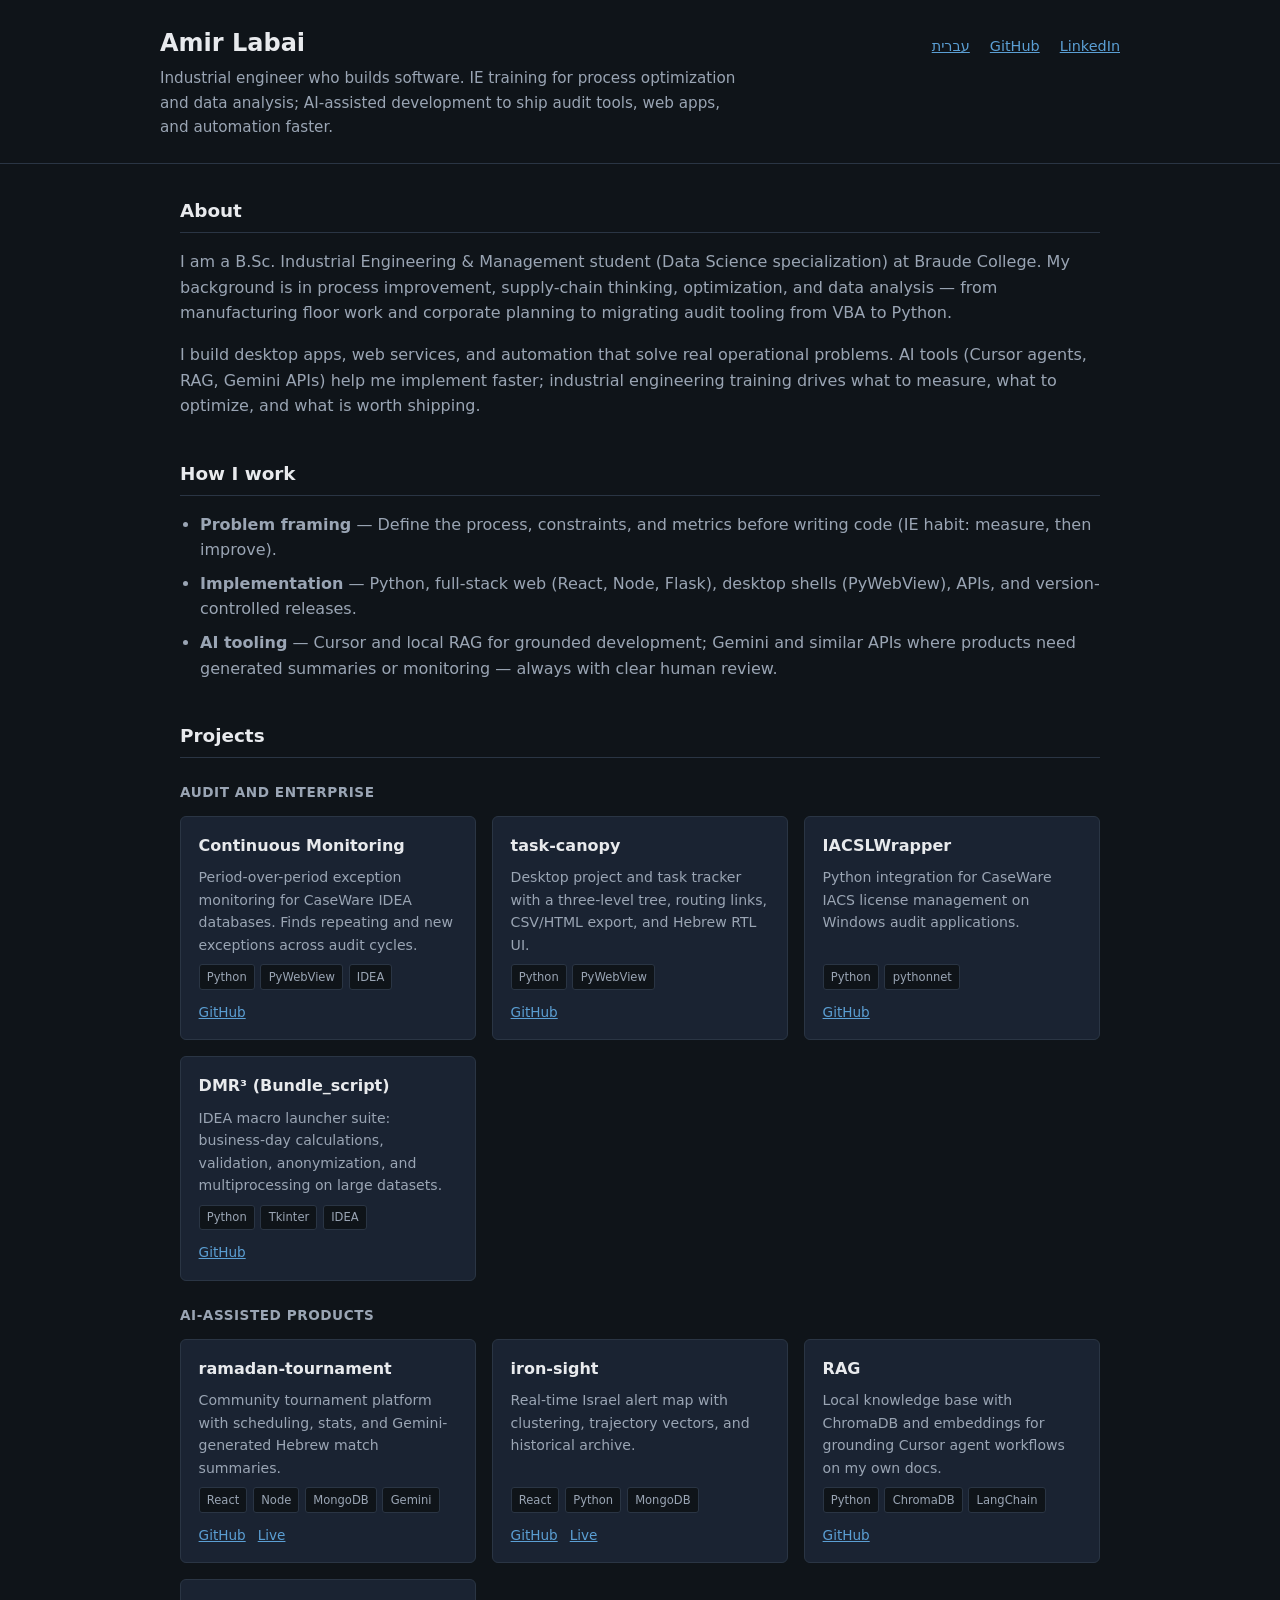
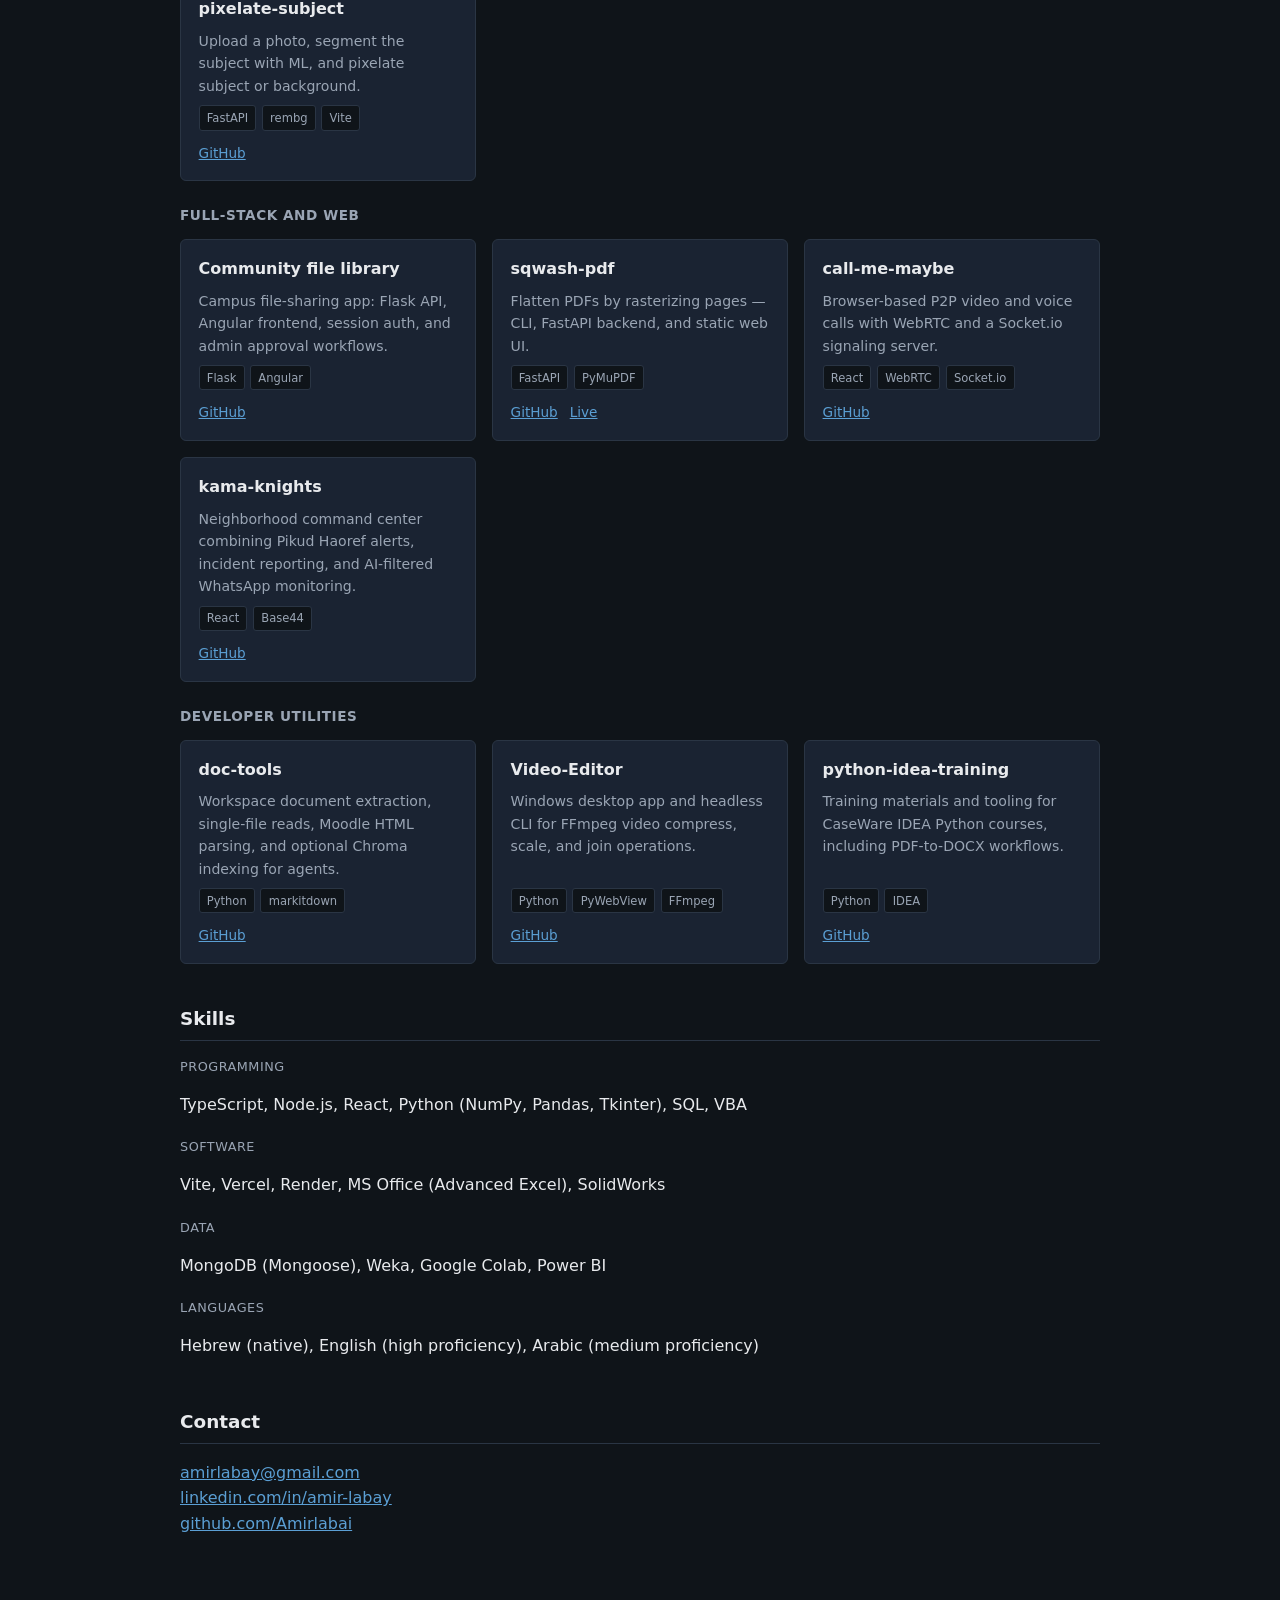
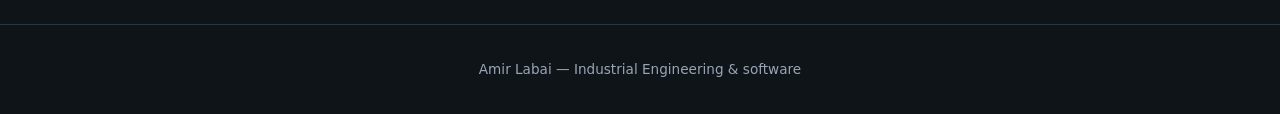
==== index.html @ 329ff580 "init" ====
<!DOCTYPE html>
<html lang="en">
<head>
  <meta charset="utf-8">
  <meta name="viewport" content="width=device-width, initial-scale=1">
  <title>Amir Labai — Portfolio</title>
  <meta name="description" content="Industrial engineer who builds software. Audit tools, web apps, and automation with AI-assisted development.">
  <link rel="stylesheet" href="style.css">
</head>
<body>
  <header>
    <div class="header-inner">
      <div>
        <h1>Amir Labai</h1>
        <p class="tagline">Industrial engineer who builds software. IE training for process optimization and data analysis; AI-assisted development to ship audit tools, web apps, and automation faster.</p>
      </div>
      <nav class="nav-links" aria-label="Site links">
        <a href="he.html" hreflang="he">עברית</a>
        <a href="https://github.com/Amirlabai">GitHub</a>
        <a href="https://linkedin.com/in/amir-labay">LinkedIn</a>
      </nav>
    </div>
  </header>

  <main>
    <section id="about">
      <h2>About</h2>
      <p>I am a B.Sc. Industrial Engineering &amp; Management student (Data Science specialization) at Braude College. My background is in process improvement, supply-chain thinking, optimization, and data analysis — from manufacturing floor work and corporate planning to migrating audit tooling from VBA to Python.</p>
      <p>I build desktop apps, web services, and automation that solve real operational problems. AI tools (Cursor agents, RAG, Gemini APIs) help me implement faster; industrial engineering training drives what to measure, what to optimize, and what is worth shipping.</p>
    </section>

    <section id="how">
      <h2>How I work</h2>
      <ul class="how-list">
        <li><strong>Problem framing</strong> — Define the process, constraints, and metrics before writing code (IE habit: measure, then improve).</li>
        <li><strong>Implementation</strong> — Python, full-stack web (React, Node, Flask), desktop shells (PyWebView), APIs, and version-controlled releases.</li>
        <li><strong>AI tooling</strong> — Cursor and local RAG for grounded development; Gemini and similar APIs where products need generated summaries or monitoring — always with clear human review.</li>
      </ul>
    </section>

    <section id="projects">
      <h2>Projects</h2>

      <h3>Audit and enterprise</h3>
      <div class="cards">
        <article class="card">
          <h4>Continuous Monitoring</h4>
          <p>Period-over-period exception monitoring for CaseWare IDEA databases. Finds repeating and new exceptions across audit cycles.</p>
          <div class="tags"><span class="tag">Python</span><span class="tag">PyWebView</span><span class="tag">IDEA</span></div>
          <div class="card-links"><a href="https://github.com/Amirlabai/Continuous-Monitoring">GitHub</a></div>
        </article>
        <article class="card">
          <h4>task-canopy</h4>
          <p>Desktop project and task tracker with a three-level tree, routing links, CSV/HTML export, and Hebrew RTL UI.</p>
          <div class="tags"><span class="tag">Python</span><span class="tag">PyWebView</span></div>
          <div class="card-links"><a href="https://github.com/Amirlabai/task-canopy">GitHub</a></div>
        </article>
        <article class="card">
          <h4>IACSLWrapper</h4>
          <p>Python integration for CaseWare IACS license management on Windows audit applications.</p>
          <div class="tags"><span class="tag">Python</span><span class="tag">pythonnet</span></div>
          <div class="card-links"><a href="https://github.com/Amirlabai/IACSLWrapper">GitHub</a></div>
        </article>
        <article class="card">
          <h4>DMR³ (Bundle_script)</h4>
          <p>IDEA macro launcher suite: business-day calculations, validation, anonymization, and multiprocessing on large datasets.</p>
          <div class="tags"><span class="tag">Python</span><span class="tag">Tkinter</span><span class="tag">IDEA</span></div>
          <div class="card-links"><a href="https://github.com/Amirlabai/Bundle_script">GitHub</a></div>
        </article>
      </div>

      <h3>AI-assisted products</h3>
      <div class="cards">
        <article class="card">
          <h4>ramadan-tournament</h4>
          <p>Community tournament platform with scheduling, stats, and Gemini-generated Hebrew match summaries.</p>
          <div class="tags"><span class="tag">React</span><span class="tag">Node</span><span class="tag">MongoDB</span><span class="tag">Gemini</span></div>
          <div class="card-links">
            <a href="https://github.com/Amirlabai/ramadan-tournament">GitHub</a>
            <a href="https://ramadan-tournament-client.vercel.app">Live</a>
          </div>
        </article>
        <article class="card">
          <h4>iron-sight</h4>
          <p>Real-time Israel alert map with clustering, trajectory vectors, and historical archive.</p>
          <div class="tags"><span class="tag">React</span><span class="tag">Python</span><span class="tag">MongoDB</span></div>
          <div class="card-links">
            <a href="https://github.com/Amirlabai/iron-sight">GitHub</a>
            <a href="https://iron-sight-drab.vercel.app/">Live</a>
          </div>
        </article>
        <article class="card">
          <h4>RAG</h4>
          <p>Local knowledge base with ChromaDB and embeddings for grounding Cursor agent workflows on my own docs.</p>
          <div class="tags"><span class="tag">Python</span><span class="tag">ChromaDB</span><span class="tag">LangChain</span></div>
          <div class="card-links"><a href="https://github.com/Amirlabai/RAG">GitHub</a></div>
        </article>
        <article class="card">
          <h4>pixelate-subject</h4>
          <p>Upload a photo, segment the subject with ML, and pixelate subject or background.</p>
          <div class="tags"><span class="tag">FastAPI</span><span class="tag">rembg</span><span class="tag">Vite</span></div>
          <div class="card-links"><a href="https://github.com/Amirlabai/pixelate-subject">GitHub</a></div>
        </article>
      </div>

      <h3>Full-stack and web</h3>
      <div class="cards">
        <article class="card">
          <h4>Community file library</h4>
          <p>Campus file-sharing app: Flask API, Angular frontend, session auth, and admin approval workflows.</p>
          <div class="tags"><span class="tag">Flask</span><span class="tag">Angular</span></div>
          <div class="card-links"><a href="https://github.com/Amirlabai/Librery_Server">GitHub</a></div>
        </article>
        <article class="card">
          <h4>sqwash-pdf</h4>
          <p>Flatten PDFs by rasterizing pages — CLI, FastAPI backend, and static web UI.</p>
          <div class="tags"><span class="tag">FastAPI</span><span class="tag">PyMuPDF</span></div>
          <div class="card-links">
            <a href="https://github.com/Amirlabai/sqwash-pdf">GitHub</a>
            <a href="https://sqwash-pdf.vercel.app">Live</a>
          </div>
        </article>
        <article class="card">
          <h4>call-me-maybe</h4>
          <p>Browser-based P2P video and voice calls with WebRTC and a Socket.io signaling server.</p>
          <div class="tags"><span class="tag">React</span><span class="tag">WebRTC</span><span class="tag">Socket.io</span></div>
          <div class="card-links"><a href="https://github.com/Amirlabai/call-me-maybe">GitHub</a></div>
        </article>
        <article class="card">
          <h4>kama-knights</h4>
          <p>Neighborhood command center combining Pikud Haoref alerts, incident reporting, and AI-filtered WhatsApp monitoring.</p>
          <div class="tags"><span class="tag">React</span><span class="tag">Base44</span></div>
          <div class="card-links"><a href="https://github.com/Amirlabai/kama-knights">GitHub</a></div>
        </article>
      </div>

      <h3>Developer utilities</h3>
      <div class="cards">
        <article class="card">
          <h4>doc-tools</h4>
          <p>Workspace document extraction, single-file reads, Moodle HTML parsing, and optional Chroma indexing for agents.</p>
          <div class="tags"><span class="tag">Python</span><span class="tag">markitdown</span></div>
          <div class="card-links"><a href="https://github.com/Amirlabai/doc-tools">GitHub</a></div>
        </article>
        <article class="card">
          <h4>Video-Editor</h4>
          <p>Windows desktop app and headless CLI for FFmpeg video compress, scale, and join operations.</p>
          <div class="tags"><span class="tag">Python</span><span class="tag">PyWebView</span><span class="tag">FFmpeg</span></div>
          <div class="card-links"><a href="https://github.com/Amirlabai/Video-Editor">GitHub</a></div>
        </article>
        <article class="card">
          <h4>python-idea-training</h4>
          <p>Training materials and tooling for CaseWare IDEA Python courses, including PDF-to-DOCX workflows.</p>
          <div class="tags"><span class="tag">Python</span><span class="tag">IDEA</span></div>
          <div class="card-links"><a href="https://github.com/Amirlabai/python-idea-training">GitHub</a></div>
        </article>
      </div>
    </section>

    <section id="skills">
      <h2>Skills</h2>
      <dl class="skills-grid">
        <dt>Programming</dt>
        <dd>TypeScript, Node.js, React, Python (NumPy, Pandas, Tkinter), SQL, VBA</dd>
        <dt>Software</dt>
        <dd>Vite, Vercel, Render, MS Office (Advanced Excel), SolidWorks</dd>
        <dt>Data</dt>
        <dd>MongoDB (Mongoose), Weka, Google Colab, Power BI</dd>
        <dt>Languages</dt>
        <dd>Hebrew (native), English (high proficiency), Arabic (medium proficiency)</dd>
      </dl>
    </section>

    <section id="contact">
      <h2>Contact</h2>
      <p>
        <a href="mailto:amirlabay@gmail.com">amirlabay@gmail.com</a><br>
        <a href="https://linkedin.com/in/amir-labay">linkedin.com/in/amir-labay</a><br>
        <a href="https://github.com/Amirlabai">github.com/Amirlabai</a>
      </p>
    </section>
  </main>

  <footer>
    <p>Amir Labai — Industrial Engineering &amp; software</p>
  </footer>
</body>
</html>
---- style.css ----
:root {
  --bg: #0f1419;
  --surface: #1a2332;
  --text: #e8eaed;
  --muted: #9aa5b4;
  --accent: #5b9fd4;
  --border: #2a3544;
  --max: 960px;
}

*,
*::before,
*::after {
  box-sizing: border-box;
}

body {
  margin: 0;
  font-family: system-ui, -apple-system, "Segoe UI", Roboto, sans-serif;
  background: var(--bg);
  color: var(--text);
  line-height: 1.6;
}

a {
  color: var(--accent);
}

a:hover {
  text-decoration: none;
}

header {
  border-bottom: 1px solid var(--border);
  padding: 1.5rem 1.25rem;
}

.header-inner {
  max-width: var(--max);
  margin: 0 auto;
  display: flex;
  flex-wrap: wrap;
  align-items: baseline;
  justify-content: space-between;
  gap: 0.75rem 1.5rem;
}

header h1 {
  margin: 0;
  font-size: 1.5rem;
  font-weight: 600;
}

.tagline {
  margin: 0.25rem 0 0;
  color: var(--muted);
  font-size: 0.95rem;
  max-width: 36rem;
}

.nav-links {
  display: flex;
  flex-wrap: wrap;
  gap: 0.75rem 1.25rem;
  font-size: 0.9rem;
}

main {
  max-width: var(--max);
  margin: 0 auto;
  padding: 2rem 1.25rem 3rem;
}

section {
  margin-bottom: 2.5rem;
}

section h2 {
  margin: 0 0 1rem;
  font-size: 1.15rem;
  font-weight: 600;
  color: var(--text);
  border-bottom: 1px solid var(--border);
  padding-bottom: 0.4rem;
}

section h3 {
  margin: 1.5rem 0 0.75rem;
  font-size: 0.85rem;
  font-weight: 600;
  text-transform: uppercase;
  letter-spacing: 0.04em;
  color: var(--muted);
}

section p,
section li {
  color: var(--muted);
}

section ul {
  margin: 0;
  padding-left: 1.25rem;
}

.how-list li {
  margin-bottom: 0.5rem;
}

.skills-grid {
  display: grid;
  gap: 0.75rem;
}

.skills-grid dt {
  font-size: 0.8rem;
  text-transform: uppercase;
  letter-spacing: 0.04em;
  color: var(--muted);
  margin-bottom: 0.15rem;
}

.skills-grid dd {
  margin: 0 0 0.5rem;
  color: var(--text);
}

.cards {
  display: grid;
  grid-template-columns: 1fr;
  gap: 1rem;
}

@media (min-width: 540px) {
  .cards {
    grid-template-columns: repeat(2, 1fr);
  }
}

@media (min-width: 800px) {
  .cards {
    grid-template-columns: repeat(3, 1fr);
  }
}

.card {
  background: var(--surface);
  border: 1px solid var(--border);
  border-radius: 6px;
  padding: 1rem 1.1rem;
  display: flex;
  flex-direction: column;
  gap: 0.5rem;
}

.card h4 {
  margin: 0;
  font-size: 1rem;
  font-weight: 600;
}

.card p {
  margin: 0;
  font-size: 0.88rem;
  flex: 1;
}

.tags {
  display: flex;
  flex-wrap: wrap;
  gap: 0.35rem;
}

.tag {
  font-size: 0.72rem;
  padding: 0.15rem 0.45rem;
  border-radius: 3px;
  background: var(--bg);
  border: 1px solid var(--border);
  color: var(--muted);
}

.card-links {
  display: flex;
  flex-wrap: wrap;
  gap: 0.75rem;
  font-size: 0.85rem;
  margin-top: 0.25rem;
}

footer {
  border-top: 1px solid var(--border);
  padding: 1.25rem;
  text-align: center;
  font-size: 0.85rem;
  color: var(--muted);
}

html[dir="rtl"] .how-list,
html[dir="rtl"] section ul {
  padding-right: 1.25rem;
  padding-left: 0;
}

html[dir="rtl"] .header-inner {
  flex-direction: row-reverse;
}

html[dir="rtl"] .nav-links {
  flex-direction: row-reverse;
}
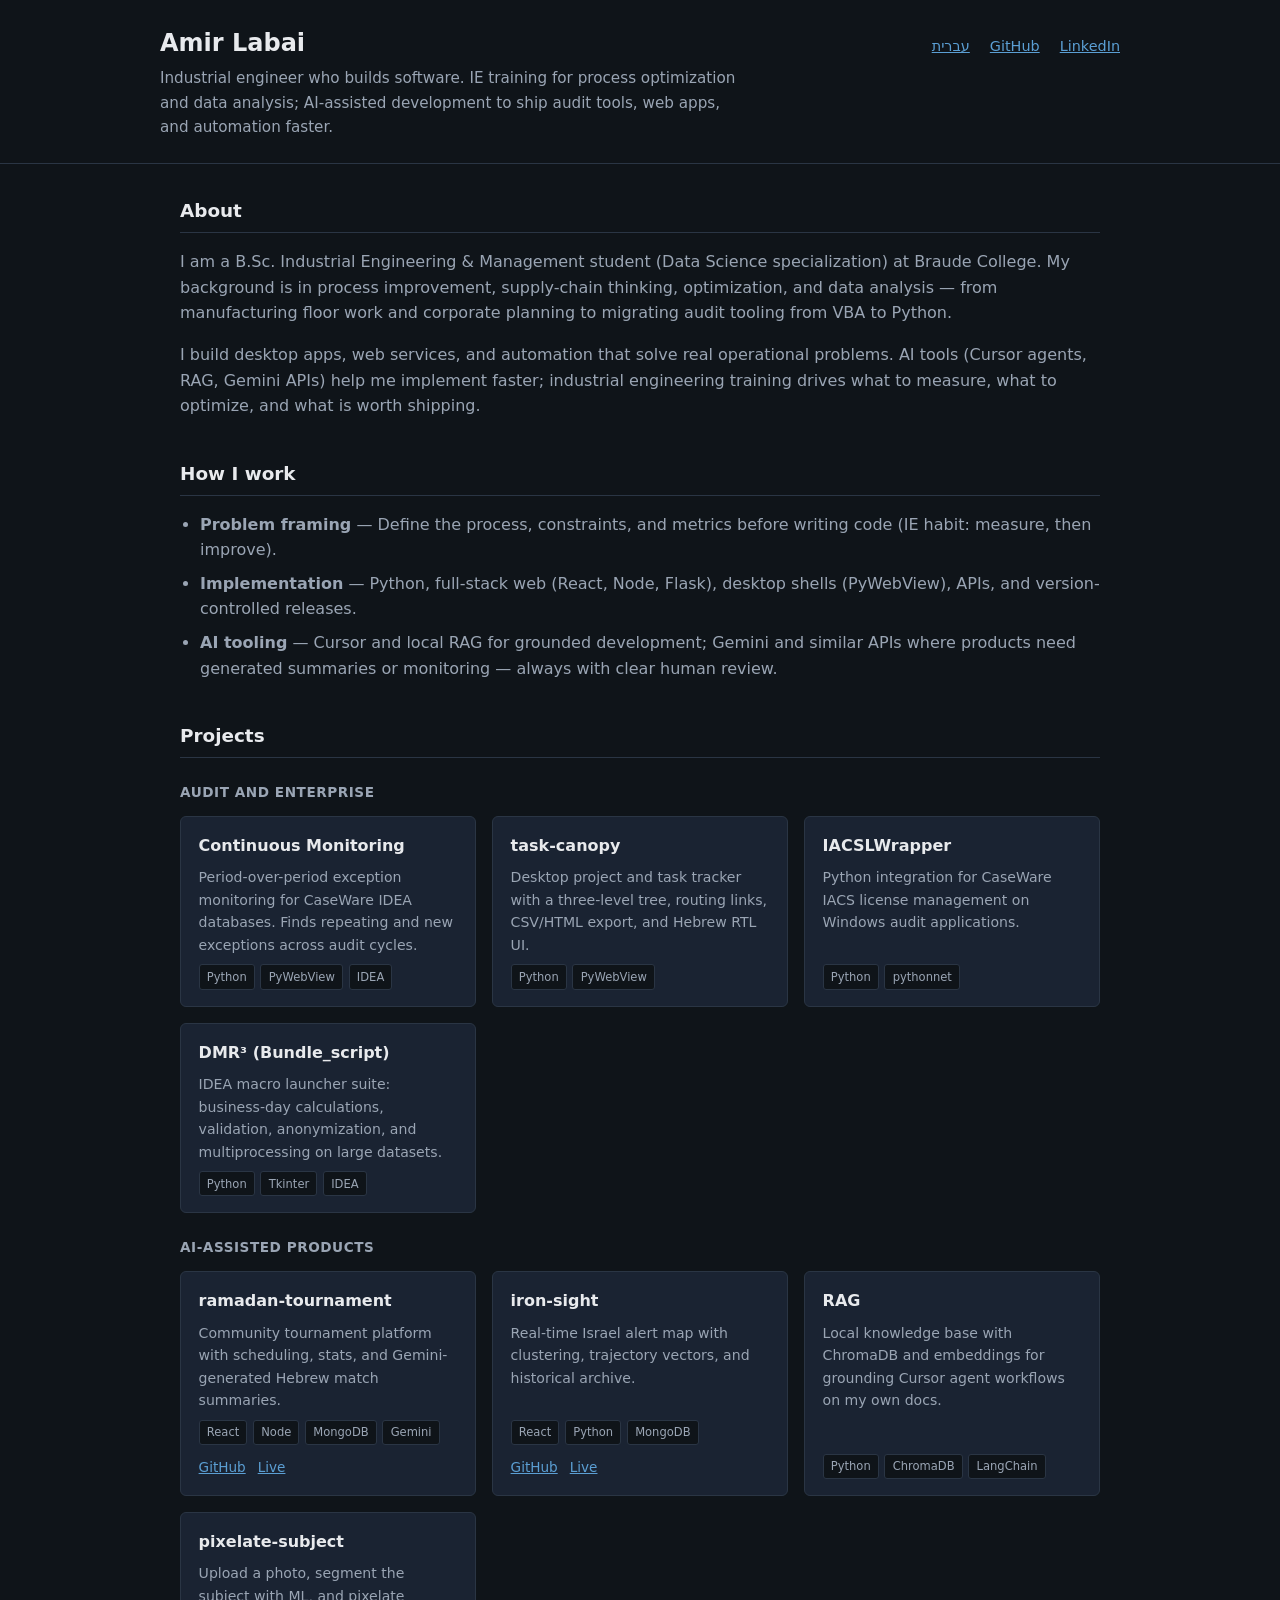
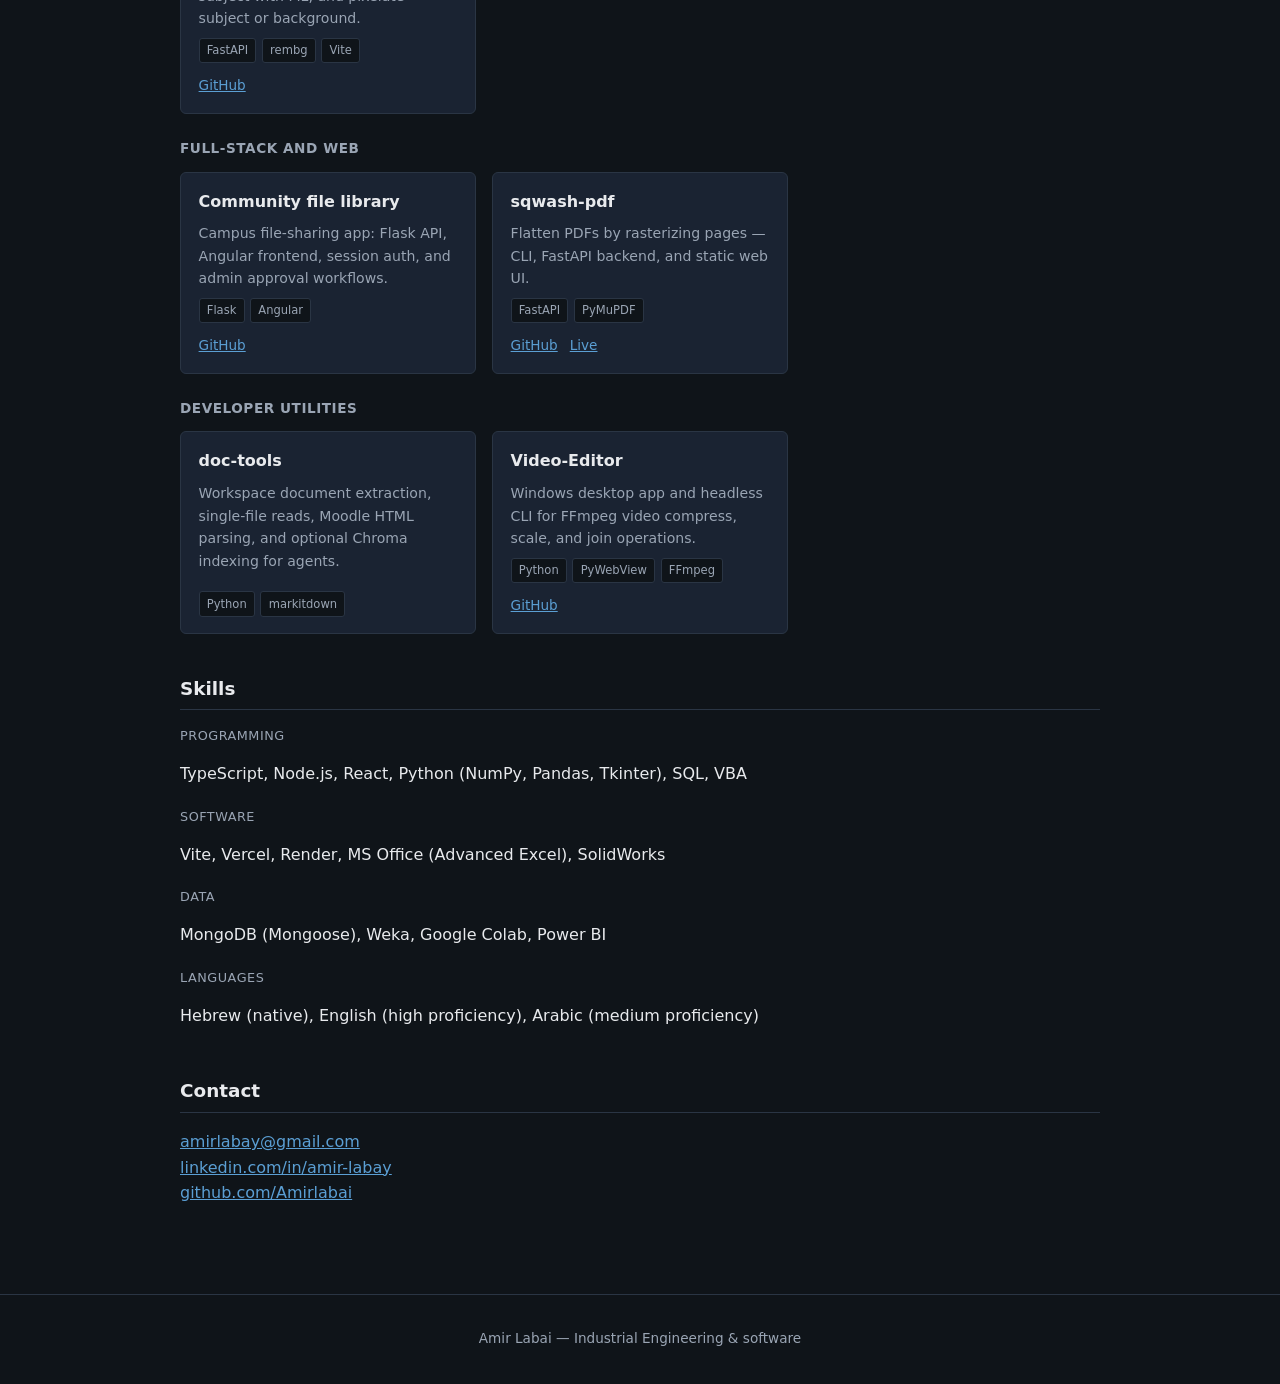
==== commit 9cf49bdb: "fix(portfolio): trim projects, hide private links Private repos 404 for visitors; dead links hurt cr" ====
--- a/index.html
+++ b/index.html
@@ -47,25 +47,21 @@
           <h4>Continuous Monitoring</h4>
           <p>Period-over-period exception monitoring for CaseWare IDEA databases. Finds repeating and new exceptions across audit cycles.</p>
           <div class="tags"><span class="tag">Python</span><span class="tag">PyWebView</span><span class="tag">IDEA</span></div>
-          <div class="card-links"><a href="https://github.com/Amirlabai/Continuous-Monitoring">GitHub</a></div>
         </article>
         <article class="card">
           <h4>task-canopy</h4>
           <p>Desktop project and task tracker with a three-level tree, routing links, CSV/HTML export, and Hebrew RTL UI.</p>
           <div class="tags"><span class="tag">Python</span><span class="tag">PyWebView</span></div>
-          <div class="card-links"><a href="https://github.com/Amirlabai/task-canopy">GitHub</a></div>
         </article>
         <article class="card">
           <h4>IACSLWrapper</h4>
           <p>Python integration for CaseWare IACS license management on Windows audit applications.</p>
           <div class="tags"><span class="tag">Python</span><span class="tag">pythonnet</span></div>
-          <div class="card-links"><a href="https://github.com/Amirlabai/IACSLWrapper">GitHub</a></div>
         </article>
         <article class="card">
           <h4>DMR³ (Bundle_script)</h4>
           <p>IDEA macro launcher suite: business-day calculations, validation, anonymization, and multiprocessing on large datasets.</p>
           <div class="tags"><span class="tag">Python</span><span class="tag">Tkinter</span><span class="tag">IDEA</span></div>
-          <div class="card-links"><a href="https://github.com/Amirlabai/Bundle_script">GitHub</a></div>
         </article>
       </div>
 
@@ -93,7 +89,6 @@
           <h4>RAG</h4>
           <p>Local knowledge base with ChromaDB and embeddings for grounding Cursor agent workflows on my own docs.</p>
           <div class="tags"><span class="tag">Python</span><span class="tag">ChromaDB</span><span class="tag">LangChain</span></div>
-          <div class="card-links"><a href="https://github.com/Amirlabai/RAG">GitHub</a></div>
         </article>
         <article class="card">
           <h4>pixelate-subject</h4>
@@ -120,18 +115,6 @@
             <a href="https://sqwash-pdf.vercel.app">Live</a>
           </div>
         </article>
-        <article class="card">
-          <h4>call-me-maybe</h4>
-          <p>Browser-based P2P video and voice calls with WebRTC and a Socket.io signaling server.</p>
-          <div class="tags"><span class="tag">React</span><span class="tag">WebRTC</span><span class="tag">Socket.io</span></div>
-          <div class="card-links"><a href="https://github.com/Amirlabai/call-me-maybe">GitHub</a></div>
-        </article>
-        <article class="card">
-          <h4>kama-knights</h4>
-          <p>Neighborhood command center combining Pikud Haoref alerts, incident reporting, and AI-filtered WhatsApp monitoring.</p>
-          <div class="tags"><span class="tag">React</span><span class="tag">Base44</span></div>
-          <div class="card-links"><a href="https://github.com/Amirlabai/kama-knights">GitHub</a></div>
-        </article>
       </div>
 
       <h3>Developer utilities</h3>
@@ -140,19 +123,12 @@
           <h4>doc-tools</h4>
           <p>Workspace document extraction, single-file reads, Moodle HTML parsing, and optional Chroma indexing for agents.</p>
           <div class="tags"><span class="tag">Python</span><span class="tag">markitdown</span></div>
-          <div class="card-links"><a href="https://github.com/Amirlabai/doc-tools">GitHub</a></div>
         </article>
         <article class="card">
           <h4>Video-Editor</h4>
           <p>Windows desktop app and headless CLI for FFmpeg video compress, scale, and join operations.</p>
           <div class="tags"><span class="tag">Python</span><span class="tag">PyWebView</span><span class="tag">FFmpeg</span></div>
           <div class="card-links"><a href="https://github.com/Amirlabai/Video-Editor">GitHub</a></div>
-        </article>
-        <article class="card">
-          <h4>python-idea-training</h4>
-          <p>Training materials and tooling for CaseWare IDEA Python courses, including PDF-to-DOCX workflows.</p>
-          <div class="tags"><span class="tag">Python</span><span class="tag">IDEA</span></div>
-          <div class="card-links"><a href="https://github.com/Amirlabai/python-idea-training">GitHub</a></div>
         </article>
       </div>
     </section>
--- a/style.css
+++ b/style.css
@@ -202,10 +202,6 @@
   padding-left: 0;
 }
 
-html[dir="rtl"] .header-inner {
-  flex-direction: row-reverse;
-}
-
-html[dir="rtl"] .nav-links {
-  flex-direction: row-reverse;
-}
+html[dir="rtl"] .header-inner > div {
+  text-align: right;
+}
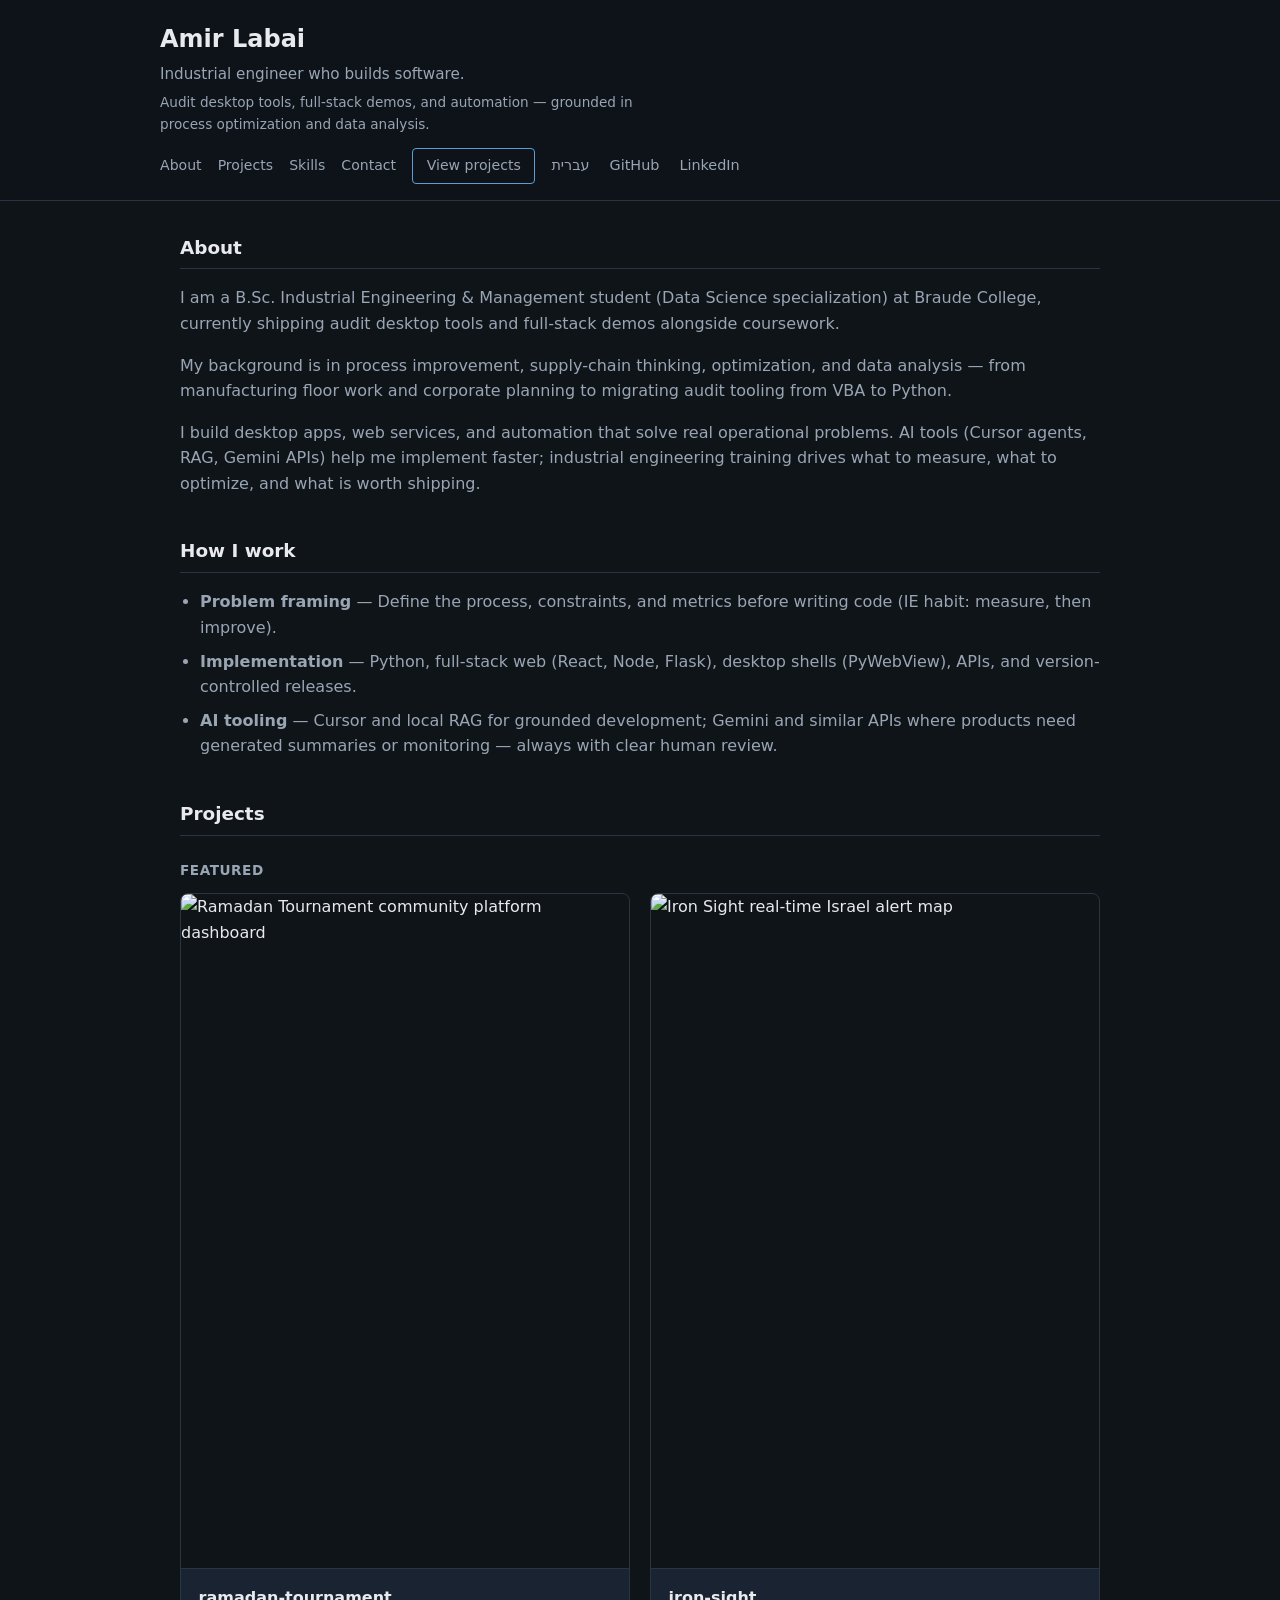
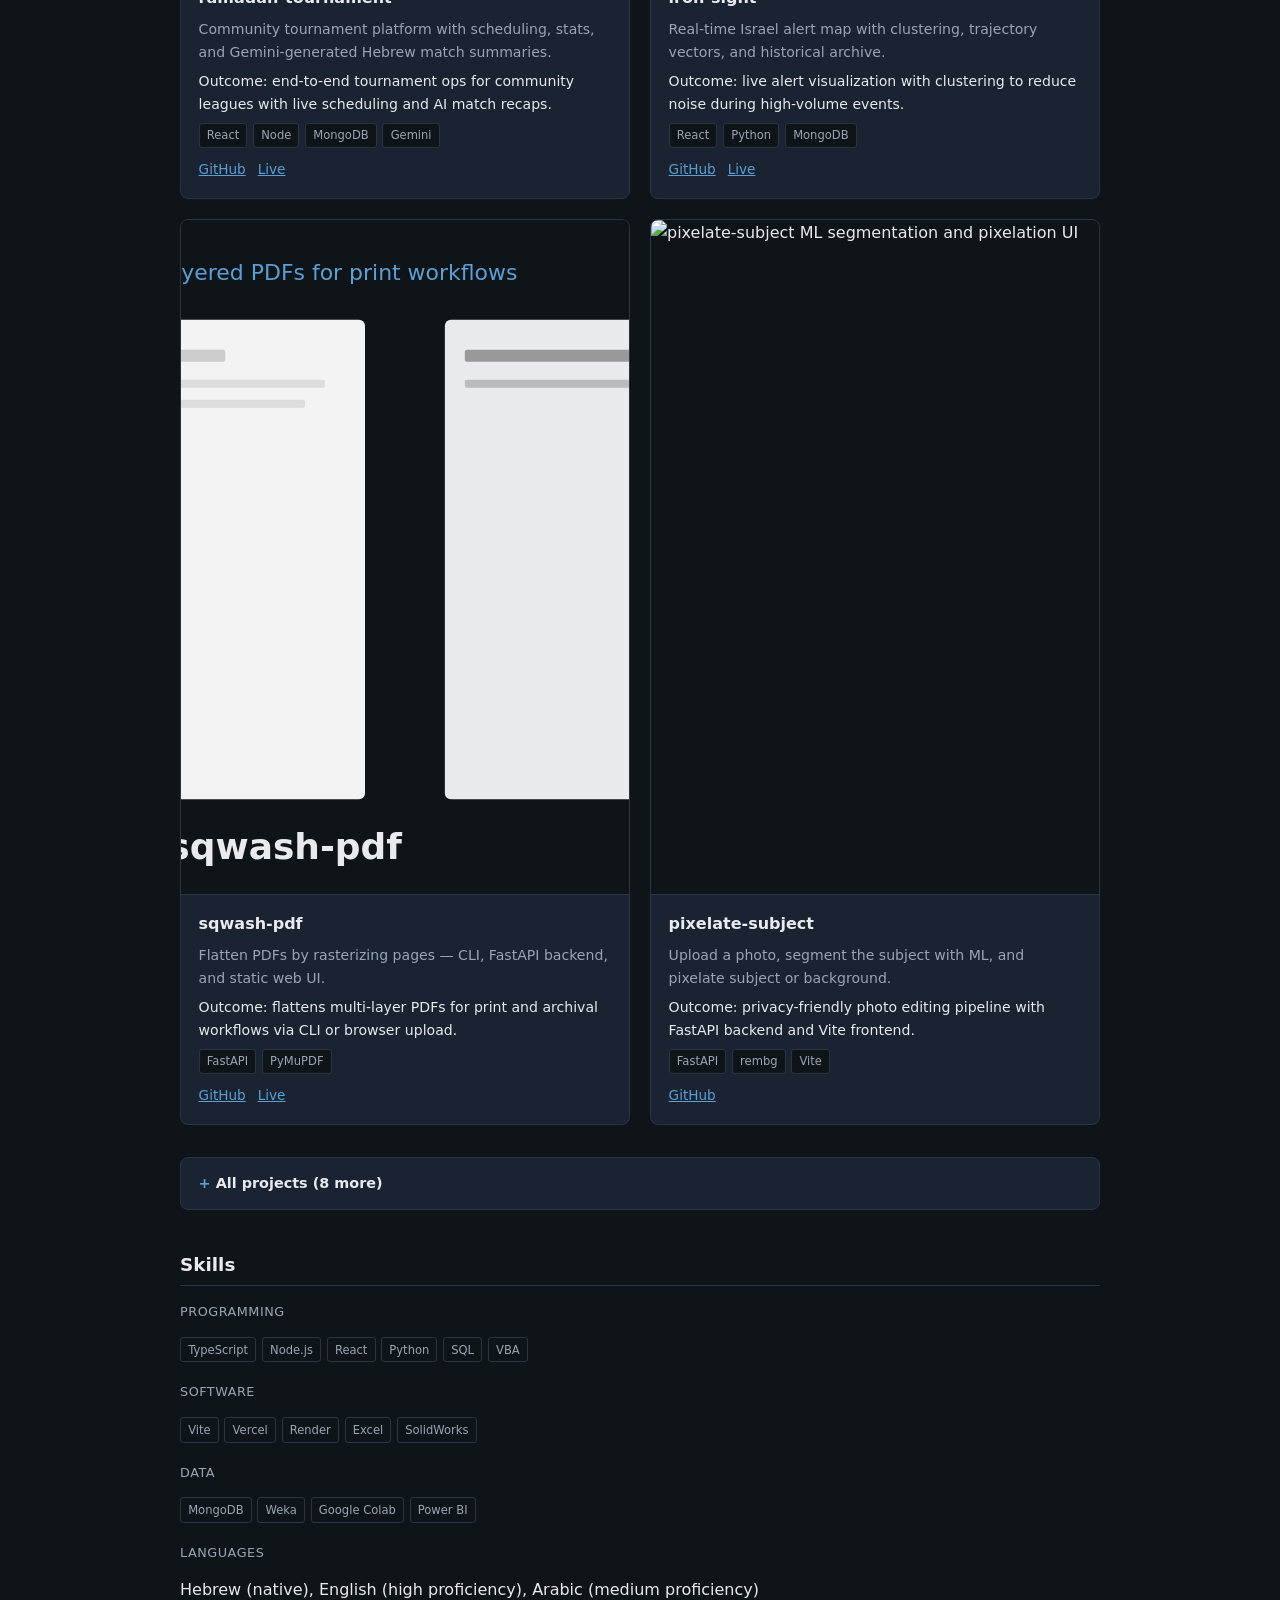
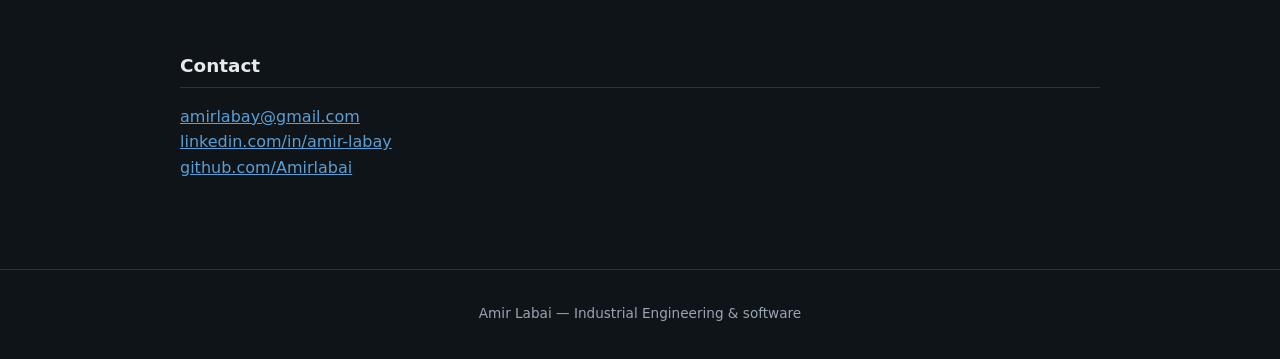
==== commit e144be5b: "Improve portfolio layout, SEO, and featured projects. Restructure projects with four featured cards," ====
--- a/index.html
+++ b/index.html
@@ -3,29 +3,66 @@
 <head>
   <meta charset="utf-8">
   <meta name="viewport" content="width=device-width, initial-scale=1">
-  <title>Amir Labai — Portfolio</title>
-  <meta name="description" content="Industrial engineer who builds software. Audit tools, web apps, and automation with AI-assisted development.">
+  <title>Amir Labai — Industrial Engineer &amp; Software Developer</title>
+  <meta name="description" content="Industrial engineer who builds software. Audit tools, full-stack web apps, and automation with AI-assisted development.">
+  <link rel="canonical" href="https://amirlabai.github.io/portfolio/">
+  <link rel="icon" href="favicon.svg" type="image/svg+xml">
+  <meta property="og:type" content="website">
+  <meta property="og:title" content="Amir Labai — Portfolio">
+  <meta property="og:description" content="Industrial engineer who builds software. Audit tools, full-stack web apps, and automation with AI-assisted development.">
+  <meta property="og:url" content="https://amirlabai.github.io/portfolio/">
+  <meta property="og:image" content="https://amirlabai.github.io/portfolio/images/og.svg">
+  <meta name="twitter:card" content="summary_large_image">
+  <meta name="twitter:title" content="Amir Labai — Portfolio">
+  <meta name="twitter:description" content="Industrial engineer who builds software. Audit tools, full-stack web apps, and automation with AI-assisted development.">
+  <meta name="twitter:image" content="https://amirlabai.github.io/portfolio/images/og.svg">
   <link rel="stylesheet" href="style.css">
+  <script type="application/ld+json">
+  {
+    "@context": "https://schema.org",
+    "@type": "Person",
+    "name": "Amir Labai",
+    "jobTitle": "Industrial Engineering Student & Software Developer",
+    "url": "https://amirlabai.github.io/portfolio/",
+    "email": "amirlabay@gmail.com",
+    "sameAs": [
+      "https://github.com/Amirlabai",
+      "https://linkedin.com/in/amir-labay"
+    ],
+    "knowsAbout": ["Industrial Engineering", "Python", "React", "Audit Automation", "AI-assisted Development"]
+  }
+  </script>
 </head>
 <body>
+  <a class="skip-link" href="#main">Skip to content</a>
+
   <header>
     <div class="header-inner">
       <div>
         <h1>Amir Labai</h1>
-        <p class="tagline">Industrial engineer who builds software. IE training for process optimization and data analysis; AI-assisted development to ship audit tools, web apps, and automation faster.</p>
+        <p class="tagline">Industrial engineer who builds software.</p>
+        <p class="tagline-sub">Audit desktop tools, full-stack demos, and automation — grounded in process optimization and data analysis.</p>
       </div>
-      <nav class="nav-links" aria-label="Site links">
-        <a href="he.html" hreflang="he">עברית</a>
-        <a href="https://github.com/Amirlabai">GitHub</a>
-        <a href="https://linkedin.com/in/amir-labay">LinkedIn</a>
+      <nav class="site-nav" aria-label="Primary">
+        <a href="#about">About</a>
+        <a href="#projects">Projects</a>
+        <a href="#skills">Skills</a>
+        <a href="#contact">Contact</a>
+        <a class="btn-cta" href="#projects">View projects</a>
+        <span class="nav-links" aria-label="External links">
+          <a href="he.html" hreflang="he">עברית</a>
+          <a href="https://github.com/Amirlabai" rel="noopener noreferrer">GitHub</a>
+          <a href="https://linkedin.com/in/amir-labay" rel="noopener noreferrer">LinkedIn</a>
+        </span>
       </nav>
     </div>
   </header>
 
-  <main>
+  <main id="main">
     <section id="about">
       <h2>About</h2>
-      <p>I am a B.Sc. Industrial Engineering &amp; Management student (Data Science specialization) at Braude College. My background is in process improvement, supply-chain thinking, optimization, and data analysis — from manufacturing floor work and corporate planning to migrating audit tooling from VBA to Python.</p>
+      <p>I am a B.Sc. Industrial Engineering &amp; Management student (Data Science specialization) at Braude College, currently shipping audit desktop tools and full-stack demos alongside coursework.</p>
+      <p>My background is in process improvement, supply-chain thinking, optimization, and data analysis — from manufacturing floor work and corporate planning to migrating audit tooling from VBA to Python.</p>
       <p>I build desktop apps, web services, and automation that solve real operational problems. AI tools (Cursor agents, RAG, Gemini APIs) help me implement faster; industrial engineering training drives what to measure, what to optimize, and what is worth shipping.</p>
     </section>
 
@@ -41,107 +78,122 @@
     <section id="projects">
       <h2>Projects</h2>
 
-      <h3>Audit and enterprise</h3>
-      <div class="cards">
-        <article class="card">
-          <h4>Continuous Monitoring</h4>
-          <p>Period-over-period exception monitoring for CaseWare IDEA databases. Finds repeating and new exceptions across audit cycles.</p>
-          <div class="tags"><span class="tag">Python</span><span class="tag">PyWebView</span><span class="tag">IDEA</span></div>
-        </article>
-        <article class="card">
-          <h4>task-canopy</h4>
-          <p>Desktop project and task tracker with a three-level tree, routing links, CSV/HTML export, and Hebrew RTL UI.</p>
-          <div class="tags"><span class="tag">Python</span><span class="tag">PyWebView</span></div>
-        </article>
-        <article class="card">
-          <h4>IACSLWrapper</h4>
-          <p>Python integration for CaseWare IACS license management on Windows audit applications.</p>
-          <div class="tags"><span class="tag">Python</span><span class="tag">pythonnet</span></div>
-        </article>
-        <article class="card">
-          <h4>DMR³ (Bundle_script)</h4>
-          <p>IDEA macro launcher suite: business-day calculations, validation, anonymization, and multiprocessing on large datasets.</p>
-          <div class="tags"><span class="tag">Python</span><span class="tag">Tkinter</span><span class="tag">IDEA</span></div>
+      <h3>Featured</h3>
+      <div class="featured-cards">
+        <article class="card--featured">
+          <img src="images/ramadan-tournament.svg" alt="Ramadan Tournament community platform dashboard" width="1200" height="675" loading="lazy">
+          <div class="card-body">
+            <h4>ramadan-tournament</h4>
+            <p>Community tournament platform with scheduling, stats, and Gemini-generated Hebrew match summaries.</p>
+            <p class="outcome">Outcome: end-to-end tournament ops for community leagues with live scheduling and AI match recaps.</p>
+            <div class="tags"><span class="tag">React</span><span class="tag">Node</span><span class="tag">MongoDB</span><span class="tag">Gemini</span></div>
+            <div class="card-links">
+              <a href="https://github.com/Amirlabai/ramadan-tournament" rel="noopener noreferrer">GitHub</a>
+              <a href="https://ramadan-tournament-client.vercel.app" rel="noopener noreferrer">Live</a>
+            </div>
+          </div>
+        </article>
+
+        <article class="card--featured">
+          <img src="images/iron-sight.svg" alt="Iron Sight real-time Israel alert map" width="1200" height="675" loading="lazy">
+          <div class="card-body">
+            <h4>iron-sight</h4>
+            <p>Real-time Israel alert map with clustering, trajectory vectors, and historical archive.</p>
+            <p class="outcome">Outcome: live alert visualization with clustering to reduce noise during high-volume events.</p>
+            <div class="tags"><span class="tag">React</span><span class="tag">Python</span><span class="tag">MongoDB</span></div>
+            <div class="card-links">
+              <a href="https://github.com/Amirlabai/iron-sight" rel="noopener noreferrer">GitHub</a>
+              <a href="https://iron-sight-drab.vercel.app/" rel="noopener noreferrer">Live</a>
+            </div>
+          </div>
+        </article>
+
+        <article class="card--featured">
+          <img src="images/sqwash-pdf.svg" alt="sqwash-pdf before and after PDF flattening" width="1200" height="675" loading="lazy">
+          <div class="card-body">
+            <h4>sqwash-pdf</h4>
+            <p>Flatten PDFs by rasterizing pages — CLI, FastAPI backend, and static web UI.</p>
+            <p class="outcome">Outcome: flattens multi-layer PDFs for print and archival workflows via CLI or browser upload.</p>
+            <div class="tags"><span class="tag">FastAPI</span><span class="tag">PyMuPDF</span></div>
+            <div class="card-links">
+              <a href="https://github.com/Amirlabai/sqwash-pdf" rel="noopener noreferrer">GitHub</a>
+              <a href="https://sqwash-pdf.vercel.app" rel="noopener noreferrer">Live</a>
+            </div>
+          </div>
+        </article>
+
+        <article class="card--featured">
+          <img src="images/pixelate-subject.svg" alt="pixelate-subject ML segmentation and pixelation UI" width="1200" height="675" loading="lazy">
+          <div class="card-body">
+            <h4>pixelate-subject</h4>
+            <p>Upload a photo, segment the subject with ML, and pixelate subject or background.</p>
+            <p class="outcome">Outcome: privacy-friendly photo editing pipeline with FastAPI backend and Vite frontend.</p>
+            <div class="tags"><span class="tag">FastAPI</span><span class="tag">rembg</span><span class="tag">Vite</span></div>
+            <div class="card-links">
+              <a href="https://github.com/Amirlabai/pixelate-subject" rel="noopener noreferrer">GitHub</a>
+            </div>
+          </div>
         </article>
       </div>
 
-      <h3>AI-assisted products</h3>
-      <div class="cards">
-        <article class="card">
-          <h4>ramadan-tournament</h4>
-          <p>Community tournament platform with scheduling, stats, and Gemini-generated Hebrew match summaries.</p>
-          <div class="tags"><span class="tag">React</span><span class="tag">Node</span><span class="tag">MongoDB</span><span class="tag">Gemini</span></div>
-          <div class="card-links">
-            <a href="https://github.com/Amirlabai/ramadan-tournament">GitHub</a>
-            <a href="https://ramadan-tournament-client.vercel.app">Live</a>
-          </div>
-        </article>
-        <article class="card">
-          <h4>iron-sight</h4>
-          <p>Real-time Israel alert map with clustering, trajectory vectors, and historical archive.</p>
-          <div class="tags"><span class="tag">React</span><span class="tag">Python</span><span class="tag">MongoDB</span></div>
-          <div class="card-links">
-            <a href="https://github.com/Amirlabai/iron-sight">GitHub</a>
-            <a href="https://iron-sight-drab.vercel.app/">Live</a>
-          </div>
-        </article>
-        <article class="card">
-          <h4>RAG</h4>
-          <p>Local knowledge base with ChromaDB and embeddings for grounding Cursor agent workflows on my own docs.</p>
-          <div class="tags"><span class="tag">Python</span><span class="tag">ChromaDB</span><span class="tag">LangChain</span></div>
-        </article>
-        <article class="card">
-          <h4>pixelate-subject</h4>
-          <p>Upload a photo, segment the subject with ML, and pixelate subject or background.</p>
-          <div class="tags"><span class="tag">FastAPI</span><span class="tag">rembg</span><span class="tag">Vite</span></div>
-          <div class="card-links"><a href="https://github.com/Amirlabai/pixelate-subject">GitHub</a></div>
-        </article>
-      </div>
-
-      <h3>Full-stack and web</h3>
-      <div class="cards">
-        <article class="card">
-          <h4>Community file library</h4>
-          <p>Campus file-sharing app: Flask API, Angular frontend, session auth, and admin approval workflows.</p>
-          <div class="tags"><span class="tag">Flask</span><span class="tag">Angular</span></div>
-          <div class="card-links"><a href="https://github.com/Amirlabai/Librery_Server">GitHub</a></div>
-        </article>
-        <article class="card">
-          <h4>sqwash-pdf</h4>
-          <p>Flatten PDFs by rasterizing pages — CLI, FastAPI backend, and static web UI.</p>
-          <div class="tags"><span class="tag">FastAPI</span><span class="tag">PyMuPDF</span></div>
-          <div class="card-links">
-            <a href="https://github.com/Amirlabai/sqwash-pdf">GitHub</a>
-            <a href="https://sqwash-pdf.vercel.app">Live</a>
-          </div>
-        </article>
-      </div>
-
-      <h3>Developer utilities</h3>
-      <div class="cards">
-        <article class="card">
-          <h4>doc-tools</h4>
-          <p>Workspace document extraction, single-file reads, Moodle HTML parsing, and optional Chroma indexing for agents.</p>
-          <div class="tags"><span class="tag">Python</span><span class="tag">markitdown</span></div>
-        </article>
-        <article class="card">
-          <h4>Video-Editor</h4>
-          <p>Windows desktop app and headless CLI for FFmpeg video compress, scale, and join operations.</p>
-          <div class="tags"><span class="tag">Python</span><span class="tag">PyWebView</span><span class="tag">FFmpeg</span></div>
-          <div class="card-links"><a href="https://github.com/Amirlabai/Video-Editor">GitHub</a></div>
-        </article>
-      </div>
+      <details class="project-more">
+        <summary>All projects (8 more)</summary>
+        <ul class="project-list">
+          <li>
+            <h4>Continuous Monitoring</h4>
+            <p>Period-over-period exception monitoring for CaseWare IDEA databases.</p>
+            <div class="tags"><span class="tag">Python</span><span class="tag">PyWebView</span><span class="tag">IDEA</span><span class="tag tag--private">Private / NDA</span></div>
+          </li>
+          <li>
+            <h4>task-canopy</h4>
+            <p>Desktop project and task tracker with a three-level tree, routing links, and Hebrew RTL UI.</p>
+            <div class="tags"><span class="tag">Python</span><span class="tag">PyWebView</span><span class="tag tag--private">Private / NDA</span></div>
+          </li>
+          <li>
+            <h4>IACSLWrapper</h4>
+            <p>Python integration for CaseWare IACS license management on Windows audit applications.</p>
+            <div class="tags"><span class="tag">Python</span><span class="tag">pythonnet</span><span class="tag tag--private">Private / NDA</span></div>
+          </li>
+          <li>
+            <h4>DMR³ (Bundle_script)</h4>
+            <p>IDEA macro launcher suite: business-day calculations, validation, and anonymization on large datasets.</p>
+            <div class="tags"><span class="tag">Python</span><span class="tag">Tkinter</span><span class="tag">IDEA</span><span class="tag tag--private">Private / NDA</span></div>
+          </li>
+          <li>
+            <h4>RAG</h4>
+            <p>Local knowledge base with ChromaDB and embeddings for grounding Cursor agent workflows.</p>
+            <div class="tags"><span class="tag">Python</span><span class="tag">ChromaDB</span><span class="tag">LangChain</span><span class="tag tag--private">Private / NDA</span></div>
+          </li>
+          <li>
+            <h4>Community file library</h4>
+            <p>Campus file-sharing app: Flask API, Angular frontend, session auth, and admin approval workflows.</p>
+            <div class="tags"><span class="tag">Flask</span><span class="tag">Angular</span></div>
+            <div class="card-links"><a href="https://github.com/Amirlabai/Librery_Server" rel="noopener noreferrer">GitHub</a></div>
+          </li>
+          <li>
+            <h4>doc-tools</h4>
+            <p>Workspace document extraction, Moodle HTML parsing, and optional Chroma indexing for agents.</p>
+            <div class="tags"><span class="tag">Python</span><span class="tag">markitdown</span><span class="tag tag--private">Private / NDA</span></div>
+          </li>
+          <li>
+            <h4>Video-Editor</h4>
+            <p>Windows desktop app and headless CLI for FFmpeg video compress, scale, and join operations.</p>
+            <div class="tags"><span class="tag">Python</span><span class="tag">PyWebView</span><span class="tag">FFmpeg</span></div>
+            <div class="card-links"><a href="https://github.com/Amirlabai/Video-Editor" rel="noopener noreferrer">GitHub</a></div>
+          </li>
+        </ul>
+      </details>
     </section>
 
     <section id="skills">
       <h2>Skills</h2>
       <dl class="skills-grid">
         <dt>Programming</dt>
-        <dd>TypeScript, Node.js, React, Python (NumPy, Pandas, Tkinter), SQL, VBA</dd>
+        <dd><span class="skill-pills"><span class="tag">TypeScript</span><span class="tag">Node.js</span><span class="tag">React</span><span class="tag">Python</span><span class="tag">SQL</span><span class="tag">VBA</span></span></dd>
         <dt>Software</dt>
-        <dd>Vite, Vercel, Render, MS Office (Advanced Excel), SolidWorks</dd>
+        <dd><span class="skill-pills"><span class="tag">Vite</span><span class="tag">Vercel</span><span class="tag">Render</span><span class="tag">Excel</span><span class="tag">SolidWorks</span></span></dd>
         <dt>Data</dt>
-        <dd>MongoDB (Mongoose), Weka, Google Colab, Power BI</dd>
+        <dd><span class="skill-pills"><span class="tag">MongoDB</span><span class="tag">Weka</span><span class="tag">Google Colab</span><span class="tag">Power BI</span></span></dd>
         <dt>Languages</dt>
         <dd>Hebrew (native), English (high proficiency), Arabic (medium proficiency)</dd>
       </dl>
@@ -151,8 +203,8 @@
       <h2>Contact</h2>
       <p>
         <a href="mailto:amirlabay@gmail.com">amirlabay@gmail.com</a><br>
-        <a href="https://linkedin.com/in/amir-labay">linkedin.com/in/amir-labay</a><br>
-        <a href="https://github.com/Amirlabai">github.com/Amirlabai</a>
+        <a href="https://linkedin.com/in/amir-labay" rel="noopener noreferrer">linkedin.com/in/amir-labay</a><br>
+        <a href="https://github.com/Amirlabai" rel="noopener noreferrer">github.com/Amirlabai</a>
       </p>
     </section>
   </main>
--- a/style.css
+++ b/style.css
@@ -6,6 +6,7 @@
   --accent: #5b9fd4;
   --border: #2a3544;
   --max: 960px;
+  --focus: #7eb8e8;
 }
 
 *,
@@ -14,6 +15,10 @@
   box-sizing: border-box;
 }
 
+html {
+  scroll-behavior: smooth;
+}
+
 body {
   margin: 0;
   font-family: system-ui, -apple-system, "Segoe UI", Roboto, sans-serif;
@@ -30,9 +35,36 @@
   text-decoration: none;
 }
 
+a:focus-visible,
+button:focus-visible {
+  outline: 2px solid var(--focus);
+  outline-offset: 2px;
+}
+
+.skip-link {
+  position: absolute;
+  left: -9999px;
+  top: 0;
+  z-index: 100;
+  padding: 0.5rem 1rem;
+  background: var(--accent);
+  color: var(--bg);
+  font-weight: 600;
+}
+
+.skip-link:focus {
+  left: 0.75rem;
+  top: 0.75rem;
+}
+
 header {
   border-bottom: 1px solid var(--border);
-  padding: 1.5rem 1.25rem;
+  padding: 1.25rem 1.25rem 1rem;
+  position: sticky;
+  top: 0;
+  z-index: 10;
+  background: color-mix(in srgb, var(--bg) 92%, transparent);
+  backdrop-filter: blur(8px);
 }
 
 .header-inner {
@@ -40,7 +72,7 @@
   margin: 0 auto;
   display: flex;
   flex-wrap: wrap;
-  align-items: baseline;
+  align-items: flex-start;
   justify-content: space-between;
   gap: 0.75rem 1.5rem;
 }
@@ -55,7 +87,32 @@
   margin: 0.25rem 0 0;
   color: var(--muted);
   font-size: 0.95rem;
-  max-width: 36rem;
+  max-width: 32rem;
+}
+
+.tagline-sub {
+  margin: 0.35rem 0 0;
+  color: var(--muted);
+  font-size: 0.85rem;
+  max-width: 32rem;
+}
+
+.site-nav {
+  display: flex;
+  flex-wrap: wrap;
+  align-items: center;
+  gap: 0.5rem 1rem;
+  font-size: 0.88rem;
+}
+
+.site-nav a {
+  color: var(--muted);
+  text-decoration: none;
+}
+
+.site-nav a:hover,
+.site-nav a:focus-visible {
+  color: var(--text);
 }
 
 .nav-links {
@@ -63,6 +120,21 @@
   flex-wrap: wrap;
   gap: 0.75rem 1.25rem;
   font-size: 0.9rem;
+}
+
+.btn-cta {
+  display: inline-block;
+  padding: 0.35rem 0.85rem;
+  border: 1px solid var(--accent);
+  border-radius: 4px;
+  color: var(--accent);
+  text-decoration: none;
+  font-size: 0.88rem;
+  white-space: nowrap;
+}
+
+.btn-cta:hover {
+  background: color-mix(in srgb, var(--accent) 12%, transparent);
 }
 
 main {
@@ -73,6 +145,7 @@
 
 section {
   margin-bottom: 2.5rem;
+  scroll-margin-top: 5rem;
 }
 
 section h2 {
@@ -125,44 +198,65 @@
   color: var(--text);
 }
 
-.cards {
+.skill-pills {
+  display: flex;
+  flex-wrap: wrap;
+  gap: 0.35rem;
+}
+
+.featured-cards {
   display: grid;
   grid-template-columns: 1fr;
-  gap: 1rem;
-}
-
-@media (min-width: 540px) {
-  .cards {
+  gap: 1.25rem;
+}
+
+@media (min-width: 640px) {
+  .featured-cards {
     grid-template-columns: repeat(2, 1fr);
   }
 }
 
-@media (min-width: 800px) {
-  .cards {
-    grid-template-columns: repeat(3, 1fr);
-  }
-}
-
-.card {
+.card--featured {
   background: var(--surface);
   border: 1px solid var(--border);
-  border-radius: 6px;
-  padding: 1rem 1.1rem;
+  border-radius: 8px;
+  overflow: hidden;
   display: flex;
   flex-direction: column;
-  gap: 0.5rem;
-}
-
-.card h4 {
+}
+
+.card--featured img {
+  width: 100%;
+  aspect-ratio: 16 / 9;
+  object-fit: cover;
+  display: block;
+  background: var(--bg);
+  border-bottom: 1px solid var(--border);
+}
+
+.card-body {
+  padding: 1rem 1.1rem 1.1rem;
+  display: flex;
+  flex-direction: column;
+  gap: 0.45rem;
+  flex: 1;
+}
+
+.card--featured h4 {
   margin: 0;
   font-size: 1rem;
   font-weight: 600;
 }
 
-.card p {
+.card--featured p {
   margin: 0;
   font-size: 0.88rem;
-  flex: 1;
+}
+
+.outcome {
+  margin: 0;
+  font-size: 0.82rem;
+  color: var(--text);
 }
 
 .tags {
@@ -180,12 +274,86 @@
   color: var(--muted);
 }
 
+.tag--private {
+  border-color: color-mix(in srgb, var(--muted) 50%, var(--border));
+  color: var(--muted);
+  font-style: italic;
+}
+
 .card-links {
   display: flex;
   flex-wrap: wrap;
   gap: 0.75rem;
   font-size: 0.85rem;
   margin-top: 0.25rem;
+}
+
+.project-more {
+  margin-top: 2rem;
+  border: 1px solid var(--border);
+  border-radius: 8px;
+  background: var(--surface);
+}
+
+.project-more summary {
+  padding: 0.85rem 1.1rem;
+  cursor: pointer;
+  font-size: 0.9rem;
+  font-weight: 600;
+  color: var(--text);
+  list-style: none;
+}
+
+.project-more summary::-webkit-details-marker {
+  display: none;
+}
+
+.project-more summary::before {
+  content: "+ ";
+  color: var(--accent);
+}
+
+.project-more[open] summary::before {
+  content: "− ";
+}
+
+.project-more[open] summary {
+  border-bottom: 1px solid var(--border);
+}
+
+.project-list {
+  margin: 0;
+  padding: 0;
+  list-style: none;
+}
+
+.project-list li {
+  padding: 0.85rem 1.1rem;
+  border-bottom: 1px solid var(--border);
+}
+
+.project-list li:last-child {
+  border-bottom: none;
+}
+
+.project-list h4 {
+  margin: 0 0 0.2rem;
+  font-size: 0.95rem;
+  font-weight: 600;
+  color: var(--text);
+}
+
+.project-list p {
+  margin: 0 0 0.4rem;
+  font-size: 0.84rem;
+}
+
+.project-list .tags {
+  margin-bottom: 0.35rem;
+}
+
+.project-list .card-links {
+  margin-top: 0;
 }
 
 footer {
@@ -205,3 +373,11 @@
 html[dir="rtl"] .header-inner > div {
   text-align: right;
 }
+
+html[dir="rtl"] .project-more summary::before {
+  content: "+ ";
+}
+
+html[dir="rtl"] .project-more[open] summary::before {
+  content: "− ";
+}
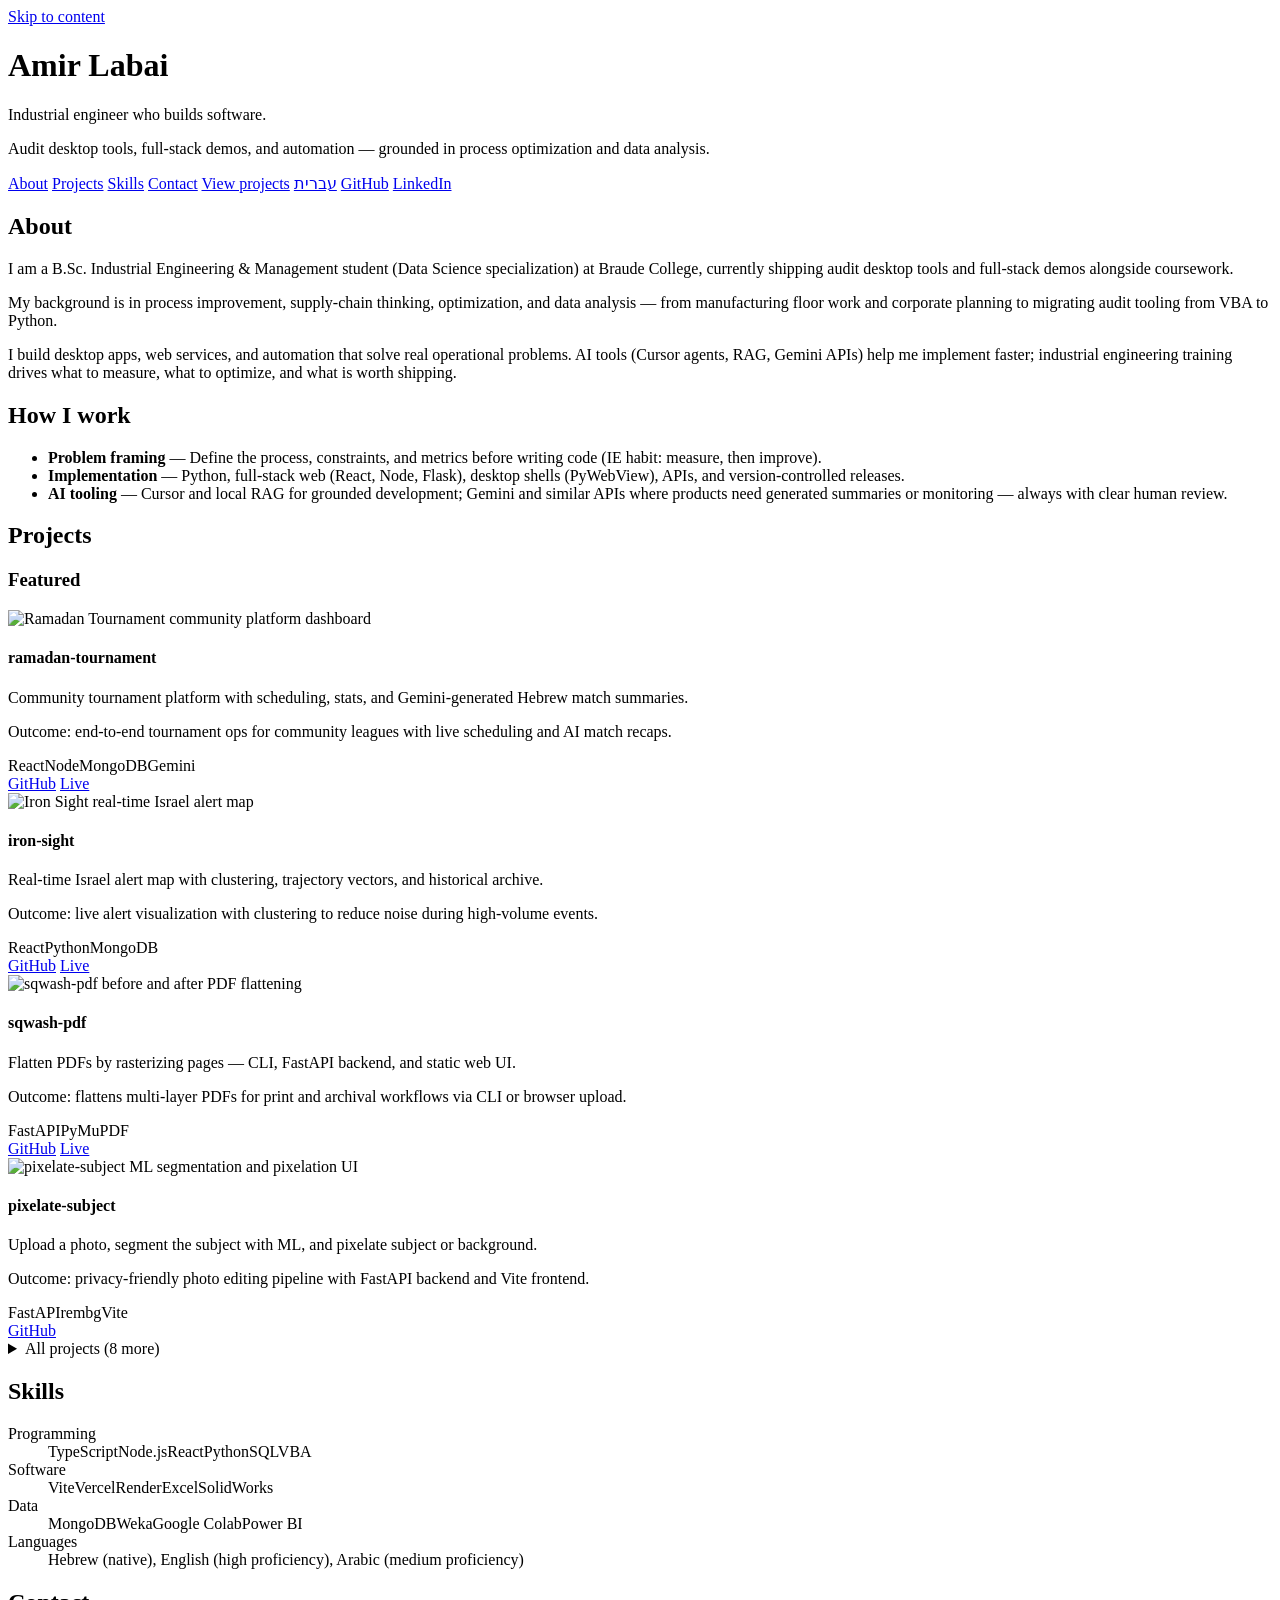
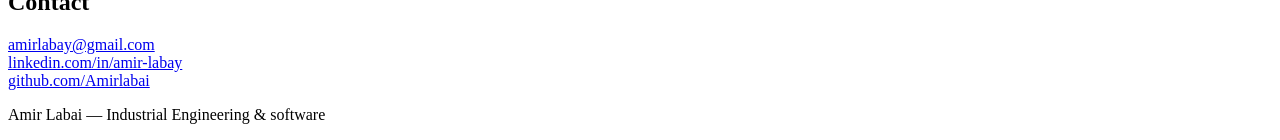
==== commit 5d27e7f6: "Fix asset paths for GitHub Pages project site. Use root-relative /portfolio/ URLs for CSS and images" ====
--- a/index.html
+++ b/index.html
@@ -6,7 +6,7 @@
   <title>Amir Labai — Industrial Engineer &amp; Software Developer</title>
   <meta name="description" content="Industrial engineer who builds software. Audit tools, full-stack web apps, and automation with AI-assisted development.">
   <link rel="canonical" href="https://amirlabai.github.io/portfolio/">
-  <link rel="icon" href="favicon.svg" type="image/svg+xml">
+  <link rel="icon" href="/portfolio/favicon.svg" type="image/svg+xml">
   <meta property="og:type" content="website">
   <meta property="og:title" content="Amir Labai — Portfolio">
   <meta property="og:description" content="Industrial engineer who builds software. Audit tools, full-stack web apps, and automation with AI-assisted development.">
@@ -16,7 +16,7 @@
   <meta name="twitter:title" content="Amir Labai — Portfolio">
   <meta name="twitter:description" content="Industrial engineer who builds software. Audit tools, full-stack web apps, and automation with AI-assisted development.">
   <meta name="twitter:image" content="https://amirlabai.github.io/portfolio/images/og.svg">
-  <link rel="stylesheet" href="style.css">
+  <link rel="stylesheet" href="/portfolio/style.css">
   <script type="application/ld+json">
   {
     "@context": "https://schema.org",
@@ -50,7 +50,7 @@
         <a href="#contact">Contact</a>
         <a class="btn-cta" href="#projects">View projects</a>
         <span class="nav-links" aria-label="External links">
-          <a href="he.html" hreflang="he">עברית</a>
+          <a href="/portfolio/he.html" hreflang="he">עברית</a>
           <a href="https://github.com/Amirlabai" rel="noopener noreferrer">GitHub</a>
           <a href="https://linkedin.com/in/amir-labay" rel="noopener noreferrer">LinkedIn</a>
         </span>
@@ -81,7 +81,7 @@
       <h3>Featured</h3>
       <div class="featured-cards">
         <article class="card--featured">
-          <img src="images/ramadan-tournament.svg" alt="Ramadan Tournament community platform dashboard" width="1200" height="675" loading="lazy">
+          <img src="/portfolio/images/ramadan-tournament.svg" alt="Ramadan Tournament community platform dashboard" width="1200" height="675" loading="lazy">
           <div class="card-body">
             <h4>ramadan-tournament</h4>
             <p>Community tournament platform with scheduling, stats, and Gemini-generated Hebrew match summaries.</p>
@@ -95,7 +95,7 @@
         </article>
 
         <article class="card--featured">
-          <img src="images/iron-sight.svg" alt="Iron Sight real-time Israel alert map" width="1200" height="675" loading="lazy">
+          <img src="/portfolio/images/iron-sight.svg" alt="Iron Sight real-time Israel alert map" width="1200" height="675" loading="lazy">
           <div class="card-body">
             <h4>iron-sight</h4>
             <p>Real-time Israel alert map with clustering, trajectory vectors, and historical archive.</p>
@@ -109,7 +109,7 @@
         </article>
 
         <article class="card--featured">
-          <img src="images/sqwash-pdf.svg" alt="sqwash-pdf before and after PDF flattening" width="1200" height="675" loading="lazy">
+          <img src="/portfolio/images/sqwash-pdf.svg" alt="sqwash-pdf before and after PDF flattening" width="1200" height="675" loading="lazy">
           <div class="card-body">
             <h4>sqwash-pdf</h4>
             <p>Flatten PDFs by rasterizing pages — CLI, FastAPI backend, and static web UI.</p>
@@ -123,7 +123,7 @@
         </article>
 
         <article class="card--featured">
-          <img src="images/pixelate-subject.svg" alt="pixelate-subject ML segmentation and pixelation UI" width="1200" height="675" loading="lazy">
+          <img src="/portfolio/images/pixelate-subject.svg" alt="pixelate-subject ML segmentation and pixelation UI" width="1200" height="675" loading="lazy">
           <div class="card-body">
             <h4>pixelate-subject</h4>
             <p>Upload a photo, segment the subject with ML, and pixelate subject or background.</p>
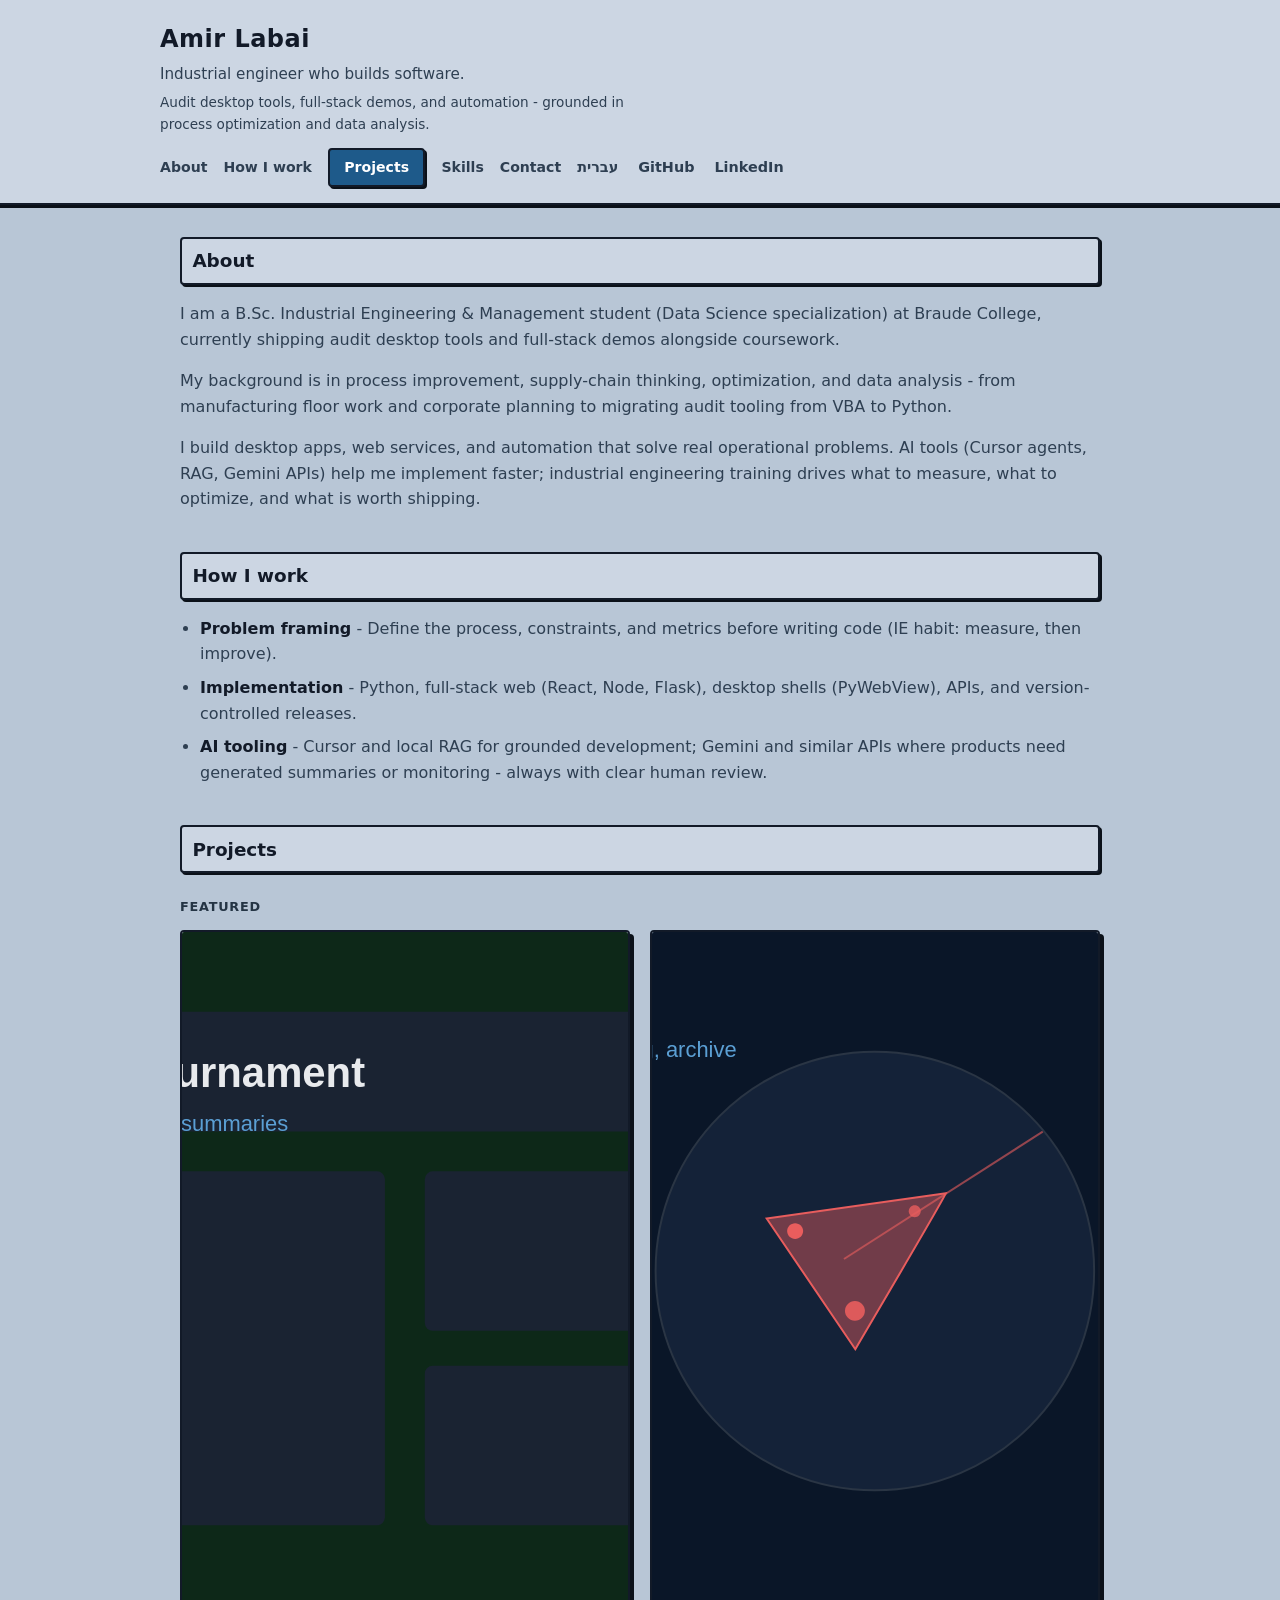
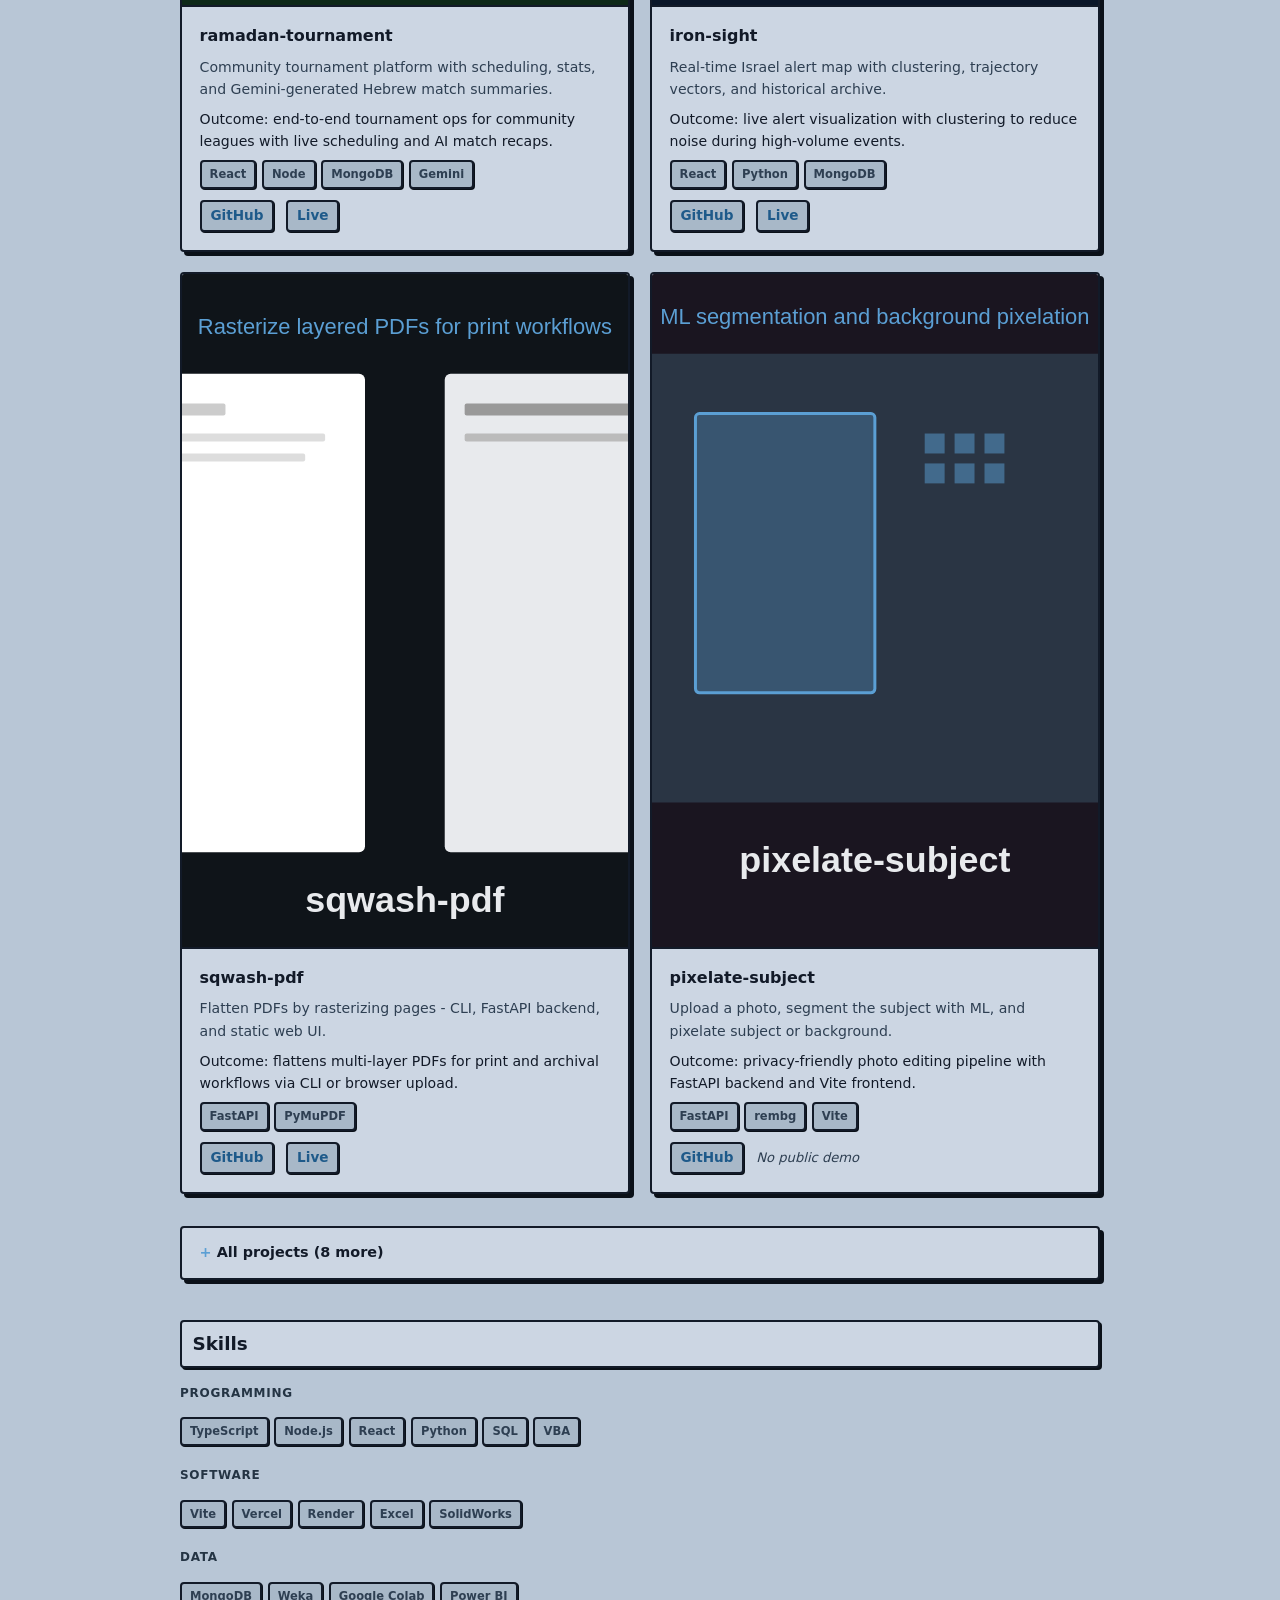
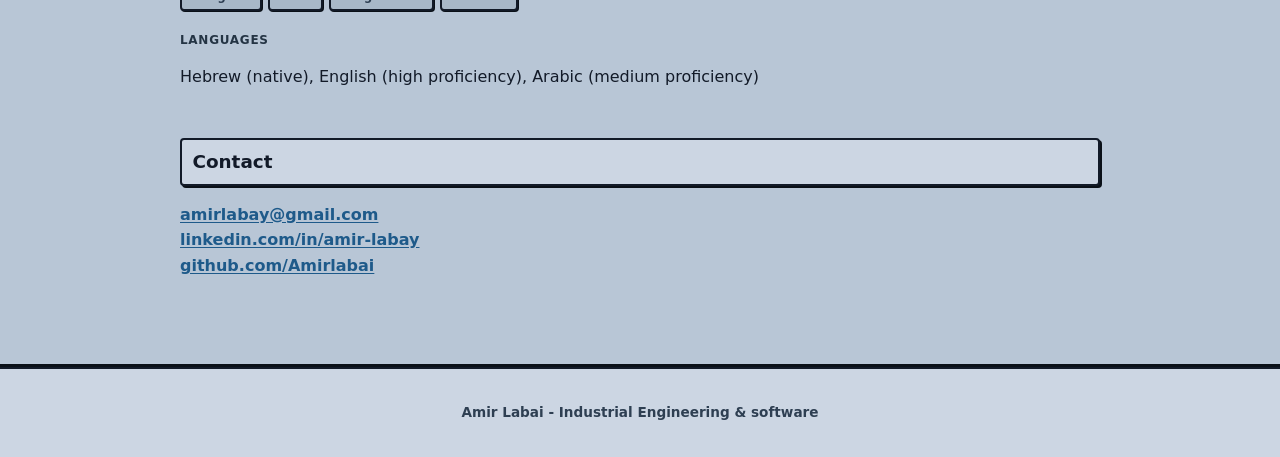
==== commit 428b312b: "feat(site): retro theme, a11y, sticky-header anchors Relative paths for local preview. Scoped link l" ====
--- a/index.html
+++ b/index.html
@@ -3,20 +3,23 @@
 <head>
   <meta charset="utf-8">
   <meta name="viewport" content="width=device-width, initial-scale=1">
-  <title>Amir Labai — Industrial Engineer &amp; Software Developer</title>
+  <title>Amir Labai - Industrial Engineer &amp; Software Developer</title>
   <meta name="description" content="Industrial engineer who builds software. Audit tools, full-stack web apps, and automation with AI-assisted development.">
   <link rel="canonical" href="https://amirlabai.github.io/portfolio/">
-  <link rel="icon" href="/portfolio/favicon.svg" type="image/svg+xml">
+  <link rel="alternate" hreflang="en" href="https://amirlabai.github.io/portfolio/">
+  <link rel="alternate" hreflang="he" href="https://amirlabai.github.io/portfolio/he.html">
+  <link rel="alternate" hreflang="x-default" href="https://amirlabai.github.io/portfolio/">
+  <link rel="icon" href="favicon.svg" type="image/svg+xml">
   <meta property="og:type" content="website">
-  <meta property="og:title" content="Amir Labai — Portfolio">
+  <meta property="og:title" content="Amir Labai - Portfolio">
   <meta property="og:description" content="Industrial engineer who builds software. Audit tools, full-stack web apps, and automation with AI-assisted development.">
   <meta property="og:url" content="https://amirlabai.github.io/portfolio/">
   <meta property="og:image" content="https://amirlabai.github.io/portfolio/images/og.svg">
   <meta name="twitter:card" content="summary_large_image">
-  <meta name="twitter:title" content="Amir Labai — Portfolio">
+  <meta name="twitter:title" content="Amir Labai - Portfolio">
   <meta name="twitter:description" content="Industrial engineer who builds software. Audit tools, full-stack web apps, and automation with AI-assisted development.">
   <meta name="twitter:image" content="https://amirlabai.github.io/portfolio/images/og.svg">
-  <link rel="stylesheet" href="/portfolio/style.css">
+  <link rel="stylesheet" href="style.css">
   <script type="application/ld+json">
   {
     "@context": "https://schema.org",
@@ -41,96 +44,97 @@
       <div>
         <h1>Amir Labai</h1>
         <p class="tagline">Industrial engineer who builds software.</p>
-        <p class="tagline-sub">Audit desktop tools, full-stack demos, and automation — grounded in process optimization and data analysis.</p>
+        <p class="tagline-sub">Audit desktop tools, full-stack demos, and automation - grounded in process optimization and data analysis.</p>
       </div>
       <nav class="site-nav" aria-label="Primary">
         <a href="#about">About</a>
-        <a href="#projects">Projects</a>
+        <a href="#how">How I work</a>
+        <a class="btn-cta" href="#projects">Projects</a>
         <a href="#skills">Skills</a>
         <a href="#contact">Contact</a>
-        <a class="btn-cta" href="#projects">View projects</a>
-        <span class="nav-links" aria-label="External links">
-          <a href="/portfolio/he.html" hreflang="he">עברית</a>
-          <a href="https://github.com/Amirlabai" rel="noopener noreferrer">GitHub</a>
-          <a href="https://linkedin.com/in/amir-labay" rel="noopener noreferrer">LinkedIn</a>
-        </span>
+        <nav class="nav-links" aria-label="External links">
+          <a href="he.html" hreflang="he" lang="he">עברית</a>
+          <a href="https://github.com/Amirlabai" rel="noopener noreferrer" aria-label="Amir Labai on GitHub">GitHub</a>
+          <a href="https://linkedin.com/in/amir-labay" rel="noopener noreferrer" aria-label="Amir Labai on LinkedIn">LinkedIn</a>
+        </nav>
       </nav>
     </div>
   </header>
 
   <main id="main">
-    <section id="about">
-      <h2>About</h2>
+    <section>
+      <h2 id="about">About</h2>
       <p>I am a B.Sc. Industrial Engineering &amp; Management student (Data Science specialization) at Braude College, currently shipping audit desktop tools and full-stack demos alongside coursework.</p>
-      <p>My background is in process improvement, supply-chain thinking, optimization, and data analysis — from manufacturing floor work and corporate planning to migrating audit tooling from VBA to Python.</p>
+      <p>My background is in process improvement, supply-chain thinking, optimization, and data analysis - from manufacturing floor work and corporate planning to migrating audit tooling from VBA to Python.</p>
       <p>I build desktop apps, web services, and automation that solve real operational problems. AI tools (Cursor agents, RAG, Gemini APIs) help me implement faster; industrial engineering training drives what to measure, what to optimize, and what is worth shipping.</p>
     </section>
 
-    <section id="how">
-      <h2>How I work</h2>
+    <section>
+      <h2 id="how">How I work</h2>
       <ul class="how-list">
-        <li><strong>Problem framing</strong> — Define the process, constraints, and metrics before writing code (IE habit: measure, then improve).</li>
-        <li><strong>Implementation</strong> — Python, full-stack web (React, Node, Flask), desktop shells (PyWebView), APIs, and version-controlled releases.</li>
-        <li><strong>AI tooling</strong> — Cursor and local RAG for grounded development; Gemini and similar APIs where products need generated summaries or monitoring — always with clear human review.</li>
+        <li><strong>Problem framing</strong> - Define the process, constraints, and metrics before writing code (IE habit: measure, then improve).</li>
+        <li><strong>Implementation</strong> - Python, full-stack web (React, Node, Flask), desktop shells (PyWebView), APIs, and version-controlled releases.</li>
+        <li><strong>AI tooling</strong> - Cursor and local RAG for grounded development; Gemini and similar APIs where products need generated summaries or monitoring - always with clear human review.</li>
       </ul>
     </section>
 
-    <section id="projects">
-      <h2>Projects</h2>
+    <section>
+      <h2 id="projects">Projects</h2>
 
       <h3>Featured</h3>
       <div class="featured-cards">
         <article class="card--featured">
-          <img src="/portfolio/images/ramadan-tournament.svg" alt="Ramadan Tournament community platform dashboard" width="1200" height="675" loading="lazy">
+          <img src="images/ramadan-tournament.svg" alt="" width="1200" height="675">
           <div class="card-body">
             <h4>ramadan-tournament</h4>
             <p>Community tournament platform with scheduling, stats, and Gemini-generated Hebrew match summaries.</p>
             <p class="outcome">Outcome: end-to-end tournament ops for community leagues with live scheduling and AI match recaps.</p>
             <div class="tags"><span class="tag">React</span><span class="tag">Node</span><span class="tag">MongoDB</span><span class="tag">Gemini</span></div>
             <div class="card-links">
-              <a href="https://github.com/Amirlabai/ramadan-tournament" rel="noopener noreferrer">GitHub</a>
-              <a href="https://ramadan-tournament-client.vercel.app" rel="noopener noreferrer">Live</a>
-            </div>
-          </div>
-        </article>
-
-        <article class="card--featured">
-          <img src="/portfolio/images/iron-sight.svg" alt="Iron Sight real-time Israel alert map" width="1200" height="675" loading="lazy">
+              <a href="https://github.com/Amirlabai/ramadan-tournament" rel="noopener noreferrer" target="_blank" aria-label="ramadan-tournament on GitHub">GitHub</a>
+              <a href="https://ramadan-tournament-client.vercel.app" rel="noopener noreferrer" target="_blank" aria-label="ramadan-tournament live demo">Live</a>
+            </div>
+          </div>
+        </article>
+
+        <article class="card--featured">
+          <img src="images/iron-sight.svg" alt="" width="1200" height="675">
           <div class="card-body">
             <h4>iron-sight</h4>
             <p>Real-time Israel alert map with clustering, trajectory vectors, and historical archive.</p>
             <p class="outcome">Outcome: live alert visualization with clustering to reduce noise during high-volume events.</p>
             <div class="tags"><span class="tag">React</span><span class="tag">Python</span><span class="tag">MongoDB</span></div>
             <div class="card-links">
-              <a href="https://github.com/Amirlabai/iron-sight" rel="noopener noreferrer">GitHub</a>
-              <a href="https://iron-sight-drab.vercel.app/" rel="noopener noreferrer">Live</a>
-            </div>
-          </div>
-        </article>
-
-        <article class="card--featured">
-          <img src="/portfolio/images/sqwash-pdf.svg" alt="sqwash-pdf before and after PDF flattening" width="1200" height="675" loading="lazy">
+              <a href="https://github.com/Amirlabai/iron-sight" rel="noopener noreferrer" target="_blank" aria-label="iron-sight on GitHub">GitHub</a>
+              <a href="https://iron-sight-drab.vercel.app/" rel="noopener noreferrer" target="_blank" aria-label="iron-sight live demo">Live</a>
+            </div>
+          </div>
+        </article>
+
+        <article class="card--featured">
+          <img src="images/sqwash-pdf.svg" alt="" width="1200" height="675" loading="lazy">
           <div class="card-body">
             <h4>sqwash-pdf</h4>
-            <p>Flatten PDFs by rasterizing pages — CLI, FastAPI backend, and static web UI.</p>
+            <p>Flatten PDFs by rasterizing pages - CLI, FastAPI backend, and static web UI.</p>
             <p class="outcome">Outcome: flattens multi-layer PDFs for print and archival workflows via CLI or browser upload.</p>
             <div class="tags"><span class="tag">FastAPI</span><span class="tag">PyMuPDF</span></div>
             <div class="card-links">
-              <a href="https://github.com/Amirlabai/sqwash-pdf" rel="noopener noreferrer">GitHub</a>
-              <a href="https://sqwash-pdf.vercel.app" rel="noopener noreferrer">Live</a>
-            </div>
-          </div>
-        </article>
-
-        <article class="card--featured">
-          <img src="/portfolio/images/pixelate-subject.svg" alt="pixelate-subject ML segmentation and pixelation UI" width="1200" height="675" loading="lazy">
+              <a href="https://github.com/Amirlabai/sqwash-pdf" rel="noopener noreferrer" target="_blank" aria-label="sqwash-pdf on GitHub">GitHub</a>
+              <a href="https://sqwash-pdf.vercel.app" rel="noopener noreferrer" target="_blank" aria-label="sqwash-pdf live demo">Live</a>
+            </div>
+          </div>
+        </article>
+
+        <article class="card--featured">
+          <img src="images/pixelate-subject.svg" alt="" width="1200" height="675" loading="lazy">
           <div class="card-body">
             <h4>pixelate-subject</h4>
             <p>Upload a photo, segment the subject with ML, and pixelate subject or background.</p>
             <p class="outcome">Outcome: privacy-friendly photo editing pipeline with FastAPI backend and Vite frontend.</p>
             <div class="tags"><span class="tag">FastAPI</span><span class="tag">rembg</span><span class="tag">Vite</span></div>
             <div class="card-links">
-              <a href="https://github.com/Amirlabai/pixelate-subject" rel="noopener noreferrer">GitHub</a>
+              <a href="https://github.com/Amirlabai/pixelate-subject" rel="noopener noreferrer" target="_blank" aria-label="pixelate-subject on GitHub">GitHub</a>
+              <span class="no-demo">No public demo</span>
             </div>
           </div>
         </article>
@@ -168,7 +172,7 @@
             <h4>Community file library</h4>
             <p>Campus file-sharing app: Flask API, Angular frontend, session auth, and admin approval workflows.</p>
             <div class="tags"><span class="tag">Flask</span><span class="tag">Angular</span></div>
-            <div class="card-links"><a href="https://github.com/Amirlabai/Librery_Server" rel="noopener noreferrer">GitHub</a></div>
+            <div class="card-links"><a href="https://github.com/Amirlabai/Librery_Server" rel="noopener noreferrer" target="_blank" aria-label="Community file library on GitHub">GitHub</a></div>
           </li>
           <li>
             <h4>doc-tools</h4>
@@ -179,14 +183,14 @@
             <h4>Video-Editor</h4>
             <p>Windows desktop app and headless CLI for FFmpeg video compress, scale, and join operations.</p>
             <div class="tags"><span class="tag">Python</span><span class="tag">PyWebView</span><span class="tag">FFmpeg</span></div>
-            <div class="card-links"><a href="https://github.com/Amirlabai/Video-Editor" rel="noopener noreferrer">GitHub</a></div>
+            <div class="card-links"><a href="https://github.com/Amirlabai/Video-Editor" rel="noopener noreferrer" target="_blank" aria-label="Video-Editor on GitHub">GitHub</a></div>
           </li>
         </ul>
       </details>
     </section>
 
-    <section id="skills">
-      <h2>Skills</h2>
+    <section>
+      <h2 id="skills">Skills</h2>
       <dl class="skills-grid">
         <dt>Programming</dt>
         <dd><span class="skill-pills"><span class="tag">TypeScript</span><span class="tag">Node.js</span><span class="tag">React</span><span class="tag">Python</span><span class="tag">SQL</span><span class="tag">VBA</span></span></dd>
@@ -199,8 +203,8 @@
       </dl>
     </section>
 
-    <section id="contact">
-      <h2>Contact</h2>
+    <section>
+      <h2 id="contact">Contact</h2>
       <p>
         <a href="mailto:amirlabay@gmail.com">amirlabay@gmail.com</a><br>
         <a href="https://linkedin.com/in/amir-labay" rel="noopener noreferrer">linkedin.com/in/amir-labay</a><br>
@@ -210,7 +214,7 @@
   </main>
 
   <footer>
-    <p>Amir Labai — Industrial Engineering &amp; software</p>
+    <p>Amir Labai - Industrial Engineering &amp; software</p>
   </footer>
 </body>
 </html>
--- a/style.css
+++ b/style.css
@@ -0,0 +1,547 @@
+:root {
+  --bg: #b8c6d6;
+  --surface: #ccd6e3;
+  --bg-alt: #a8b8c8;
+  --text: #121a28;
+  --muted: #2e3f52;
+  --label: #243444;
+  --accent: #5b9fd4;
+  --accent-strong: #1e5a8a;
+  --border: #121a28;
+  --shadow: #0a1018;
+  --on-accent: #ffffff;
+  --max: 960px;
+  --focus: #2d7aad;
+  --retro-border-w: 2px;
+  --retro-border: var(--retro-border-w) solid var(--border);
+  --retro-shadow: 4px 4px 0 var(--shadow);
+  --retro-shadow-sm: 2px 2px 0 var(--shadow);
+  --retro-radius: 4px;
+  --header-height: 13rem;
+  --header-gap: 1.25rem;
+  --header-offset: calc(var(--header-height) + var(--header-gap));
+}
+
+*,
+*::before,
+*::after {
+  box-sizing: border-box;
+}
+
+html {
+  scroll-behavior: smooth;
+}
+
+body {
+  margin: 0;
+  font-family: system-ui, -apple-system, "Segoe UI", Roboto, sans-serif;
+  background: var(--bg);
+  color: var(--text);
+  line-height: 1.6;
+}
+
+a {
+  color: var(--accent-strong);
+  font-weight: 600;
+  text-decoration: underline;
+  text-underline-offset: 0.15em;
+}
+
+a:hover {
+  color: var(--focus);
+}
+
+.site-nav a,
+.card-links a {
+  text-decoration: none;
+}
+
+.site-nav a:hover,
+.card-links a:hover {
+  text-decoration: underline;
+}
+
+a:focus-visible,
+button:focus-visible,
+summary:focus-visible {
+  outline: 2px solid var(--focus);
+  outline-offset: 2px;
+  text-decoration: underline;
+}
+
+.skip-link {
+  position: absolute;
+  top: -100px;
+  left: 16px;
+  z-index: 1000;
+  padding: 0.5rem 1rem;
+  background: var(--accent);
+  color: var(--on-accent);
+  border: var(--retro-border);
+  border-radius: var(--retro-radius);
+  box-shadow: var(--retro-shadow-sm);
+  font-weight: 700;
+  text-decoration: none;
+}
+
+.skip-link:focus {
+  top: 0.75rem;
+}
+
+header {
+  border-bottom: var(--retro-border);
+  padding: 1.25rem 1.25rem 1rem;
+  position: sticky;
+  top: 0;
+  z-index: 10;
+  background: var(--surface);
+  box-shadow: 0 3px 0 var(--shadow);
+}
+
+.header-inner {
+  max-width: var(--max);
+  margin: 0 auto;
+  display: flex;
+  flex-wrap: wrap;
+  align-items: flex-start;
+  justify-content: space-between;
+  gap: 0.75rem 1.5rem;
+}
+
+header h1 {
+  margin: 0;
+  font-size: 1.5rem;
+  font-weight: 800;
+  letter-spacing: 0.02em;
+}
+
+.tagline {
+  margin: 0.25rem 0 0;
+  color: var(--muted);
+  font-size: 0.95rem;
+  font-weight: 500;
+  max-width: 32rem;
+}
+
+.tagline-sub {
+  margin: 0.35rem 0 0;
+  color: var(--muted);
+  font-size: 0.85rem;
+  max-width: 32rem;
+}
+
+.site-nav {
+  display: flex;
+  flex-wrap: wrap;
+  align-items: center;
+  gap: 0.5rem 1rem;
+  font-size: 0.88rem;
+}
+
+.site-nav a {
+  color: var(--muted);
+  text-decoration: none;
+  font-weight: 600;
+}
+
+.site-nav a:hover,
+.site-nav a:focus-visible {
+  color: var(--text);
+}
+
+.nav-links {
+  display: flex;
+  flex-wrap: wrap;
+  gap: 0.75rem 1.25rem;
+  font-size: 0.9rem;
+}
+
+.btn-cta {
+  display: inline-block;
+  padding: 0.4rem 0.9rem;
+  border: var(--retro-border);
+  border-radius: var(--retro-radius);
+  background: var(--accent-strong);
+  color: var(--on-accent);
+  text-decoration: none;
+  font-size: 0.88rem;
+  font-weight: 700;
+  white-space: nowrap;
+  box-shadow: var(--retro-shadow-sm);
+}
+
+.btn-cta:focus-visible {
+  text-decoration: none;
+}
+
+.site-nav a.btn-cta {
+  color: var(--on-accent);
+}
+
+.site-nav a.btn-cta:hover,
+.site-nav a.btn-cta:focus-visible {
+  color: var(--on-accent);
+  background: var(--border);
+  text-decoration: none;
+}
+
+.btn-cta:hover {
+  background: var(--border);
+  color: var(--on-accent);
+}
+
+main {
+  max-width: var(--max);
+  margin: 0 auto;
+  padding: 2rem 1.25rem 3rem;
+}
+
+section {
+  margin-bottom: 2.5rem;
+}
+
+section h2 {
+  margin: 0 0 1rem;
+  font-size: 1.15rem;
+  font-weight: 800;
+  color: var(--text);
+  border: var(--retro-border);
+  border-radius: var(--retro-radius);
+  padding: 0.45rem 0.65rem;
+  box-shadow: var(--retro-shadow-sm);
+  background: var(--surface);
+}
+
+section h2[id],
+#main {
+  scroll-margin-top: var(--header-offset);
+}
+
+section h3 {
+  margin: 1.5rem 0 0.75rem;
+  font-size: 0.8rem;
+  font-weight: 700;
+  text-transform: uppercase;
+  letter-spacing: 0.06em;
+  color: var(--label);
+}
+
+section p,
+section li {
+  color: var(--muted);
+}
+
+section ul {
+  margin: 0;
+  padding-left: 1.25rem;
+}
+
+.how-list li {
+  margin-bottom: 0.5rem;
+}
+
+.how-list strong {
+  color: var(--text);
+}
+
+.skills-grid {
+  display: grid;
+  gap: 0.75rem;
+}
+
+.skills-grid dt {
+  font-size: 0.75rem;
+  text-transform: uppercase;
+  letter-spacing: 0.06em;
+  color: var(--label);
+  font-weight: 700;
+  margin-bottom: 0.15rem;
+}
+
+.skills-grid dd {
+  margin: 0 0 0.5rem;
+  color: var(--text);
+}
+
+.skill-pills {
+  display: flex;
+  flex-wrap: wrap;
+  gap: 0.35rem;
+}
+
+.featured-cards {
+  display: grid;
+  grid-template-columns: 1fr;
+  gap: 1.25rem;
+}
+
+@media (min-width: 640px) {
+  .featured-cards {
+    grid-template-columns: repeat(2, 1fr);
+  }
+}
+
+.card--featured {
+  background: var(--surface);
+  border: var(--retro-border);
+  border-radius: var(--retro-radius);
+  box-shadow: var(--retro-shadow);
+  overflow: hidden;
+  display: flex;
+  flex-direction: column;
+}
+
+.card--featured img {
+  width: 100%;
+  aspect-ratio: 16 / 9;
+  object-fit: cover;
+  display: block;
+  background: var(--bg-alt);
+  border-bottom: var(--retro-border);
+}
+
+.card-body {
+  padding: 1rem 1.1rem 1.1rem;
+  display: flex;
+  flex-direction: column;
+  gap: 0.45rem;
+  flex: 1;
+}
+
+.card--featured h4 {
+  margin: 0;
+  font-size: 1rem;
+  font-weight: 700;
+  color: var(--text);
+}
+
+.card--featured p {
+  margin: 0;
+  font-size: 0.88rem;
+}
+
+.outcome {
+  margin: 0;
+  font-size: 0.82rem;
+  color: var(--text);
+  font-weight: 500;
+}
+
+.tags {
+  display: flex;
+  flex-wrap: wrap;
+  gap: 0.35rem;
+}
+
+.tag {
+  font-size: 0.72rem;
+  padding: 0.2rem 0.5rem;
+  border-radius: var(--retro-radius);
+  background: var(--bg-alt);
+  border: var(--retro-border);
+  color: var(--muted);
+  font-weight: 600;
+  box-shadow: 1px 1px 0 var(--shadow);
+}
+
+.tag--private {
+  border-color: var(--border);
+  color: var(--muted);
+  font-style: italic;
+}
+
+.card-links {
+  display: flex;
+  flex-wrap: wrap;
+  align-items: center;
+  gap: 0.75rem;
+  font-size: 0.85rem;
+  margin-top: 0.25rem;
+}
+
+.no-demo {
+  font-size: 0.82rem;
+  color: var(--muted);
+  font-style: italic;
+  font-weight: 500;
+}
+
+.card-links a {
+  display: inline-block;
+  padding: 0.2rem 0.55rem;
+  border: var(--retro-border);
+  border-radius: var(--retro-radius);
+  background: var(--bg-alt);
+  box-shadow: 1px 1px 0 var(--shadow);
+  text-decoration: none;
+}
+
+.card-links a:hover {
+  background: var(--surface);
+}
+
+.project-more {
+  margin-top: 2rem;
+  border: var(--retro-border);
+  border-radius: var(--retro-radius);
+  background: var(--surface);
+  box-shadow: var(--retro-shadow);
+}
+
+.project-more summary {
+  padding: 0.85rem 1.1rem;
+  cursor: pointer;
+  font-size: 0.9rem;
+  font-weight: 700;
+  color: var(--text);
+  list-style: none;
+}
+
+.project-more summary::-webkit-details-marker {
+  display: none;
+}
+
+.project-more summary::before {
+  content: "+ ";
+  color: var(--accent);
+  font-weight: 800;
+}
+
+.project-more[open] summary::before {
+  content: "− ";
+}
+
+.project-more[open] summary {
+  border-bottom: var(--retro-border);
+}
+
+.project-list {
+  margin: 0;
+  padding: 0;
+  list-style: none;
+}
+
+.project-list li {
+  padding: 0.85rem 1.1rem;
+  border-bottom: var(--retro-border);
+}
+
+.project-list li:last-child {
+  border-bottom: none;
+}
+
+.project-list h4 {
+  margin: 0 0 0.2rem;
+  font-size: 0.95rem;
+  font-weight: 700;
+  color: var(--text);
+}
+
+.project-list p {
+  margin: 0 0 0.4rem;
+  font-size: 0.84rem;
+}
+
+.project-list .tags {
+  margin-bottom: 0.35rem;
+}
+
+.project-list .card-links {
+  margin-top: 0;
+}
+
+#contact a {
+  display: inline-block;
+  margin-bottom: 0.15rem;
+}
+
+footer {
+  border-top: var(--retro-border);
+  padding: 1.25rem;
+  text-align: center;
+  font-size: 0.85rem;
+  font-weight: 600;
+  color: var(--muted);
+  background: var(--surface);
+  box-shadow: 0 -3px 0 var(--shadow);
+}
+
+html[dir="rtl"] .how-list,
+html[dir="rtl"] section ul {
+  padding-right: 1.25rem;
+  padding-left: 0;
+}
+
+html[dir="rtl"] .header-inner > div {
+  text-align: right;
+}
+
+html[dir="rtl"] .skip-link {
+  left: auto;
+  right: 16px;
+}
+
+html[dir="rtl"] .site-nav,
+html[dir="rtl"] .nav-links,
+html[dir="rtl"] .card-links,
+html[dir="rtl"] .tags,
+html[dir="rtl"] .skill-pills {
+  flex-direction: row-reverse;
+}
+
+html[dir="rtl"] .project-more summary::before {
+  content: "+ ";
+}
+
+html[dir="rtl"] .project-more[open] summary::before {
+  content: "− ";
+}
+
+@media (prefers-contrast: more) {
+  :root {
+    --border: #0a0e14;
+    --muted: #1e2a38;
+    --label: #121a28;
+    --retro-shadow: none;
+    --retro-shadow-sm: none;
+  }
+
+  header,
+  footer,
+  section h2,
+  .card--featured,
+  .project-more,
+  .tag,
+  .card-links a,
+  .btn-cta {
+    box-shadow: none;
+  }
+}
+
+@media (max-width: 1100px) {
+  :root {
+    --header-height: 13rem;
+  }
+}
+
+@media (max-width: 900px) {
+  :root {
+    --header-height: 9.5rem;
+  }
+}
+
+@media (max-width: 639px) {
+  .tagline-sub {
+    display: none;
+  }
+
+  :root {
+    --header-height: 13rem;
+  }
+}
+
+@media (prefers-reduced-motion: reduce) {
+  html {
+    scroll-behavior: auto;
+  }
+}
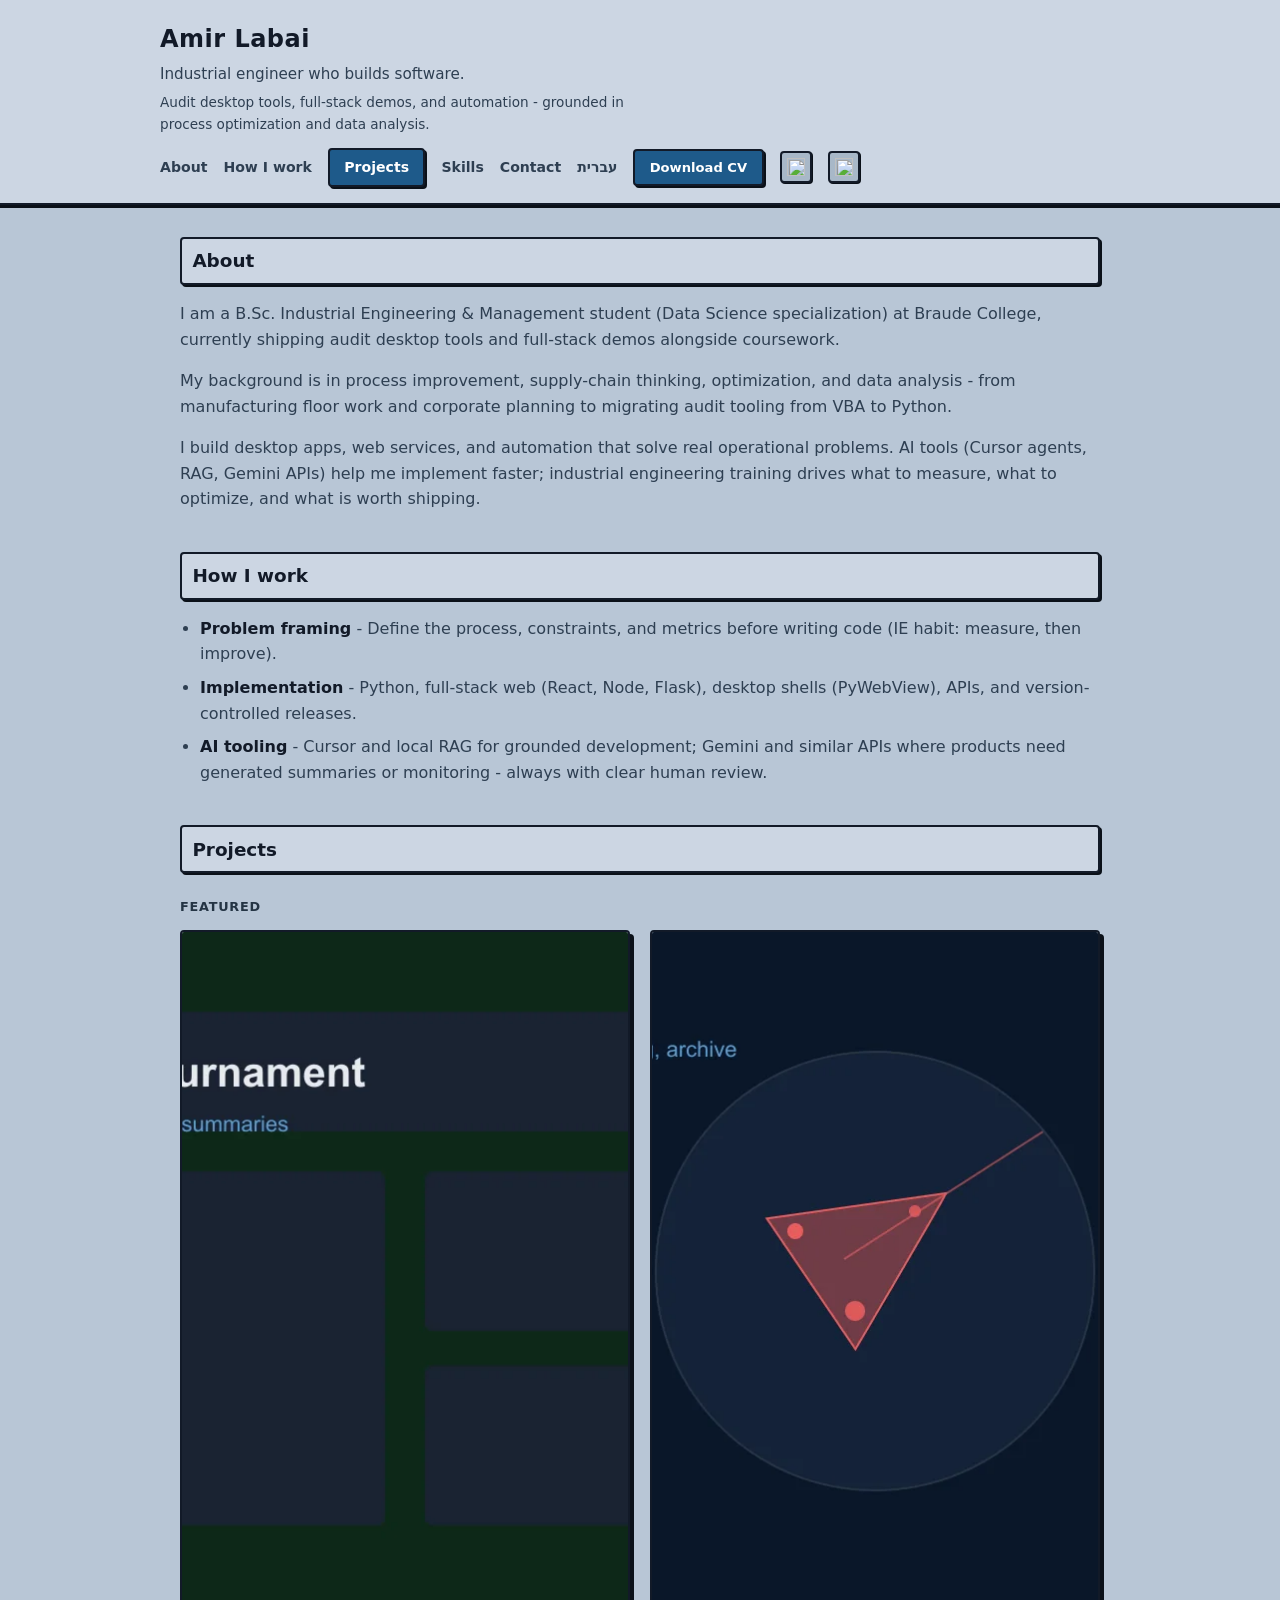
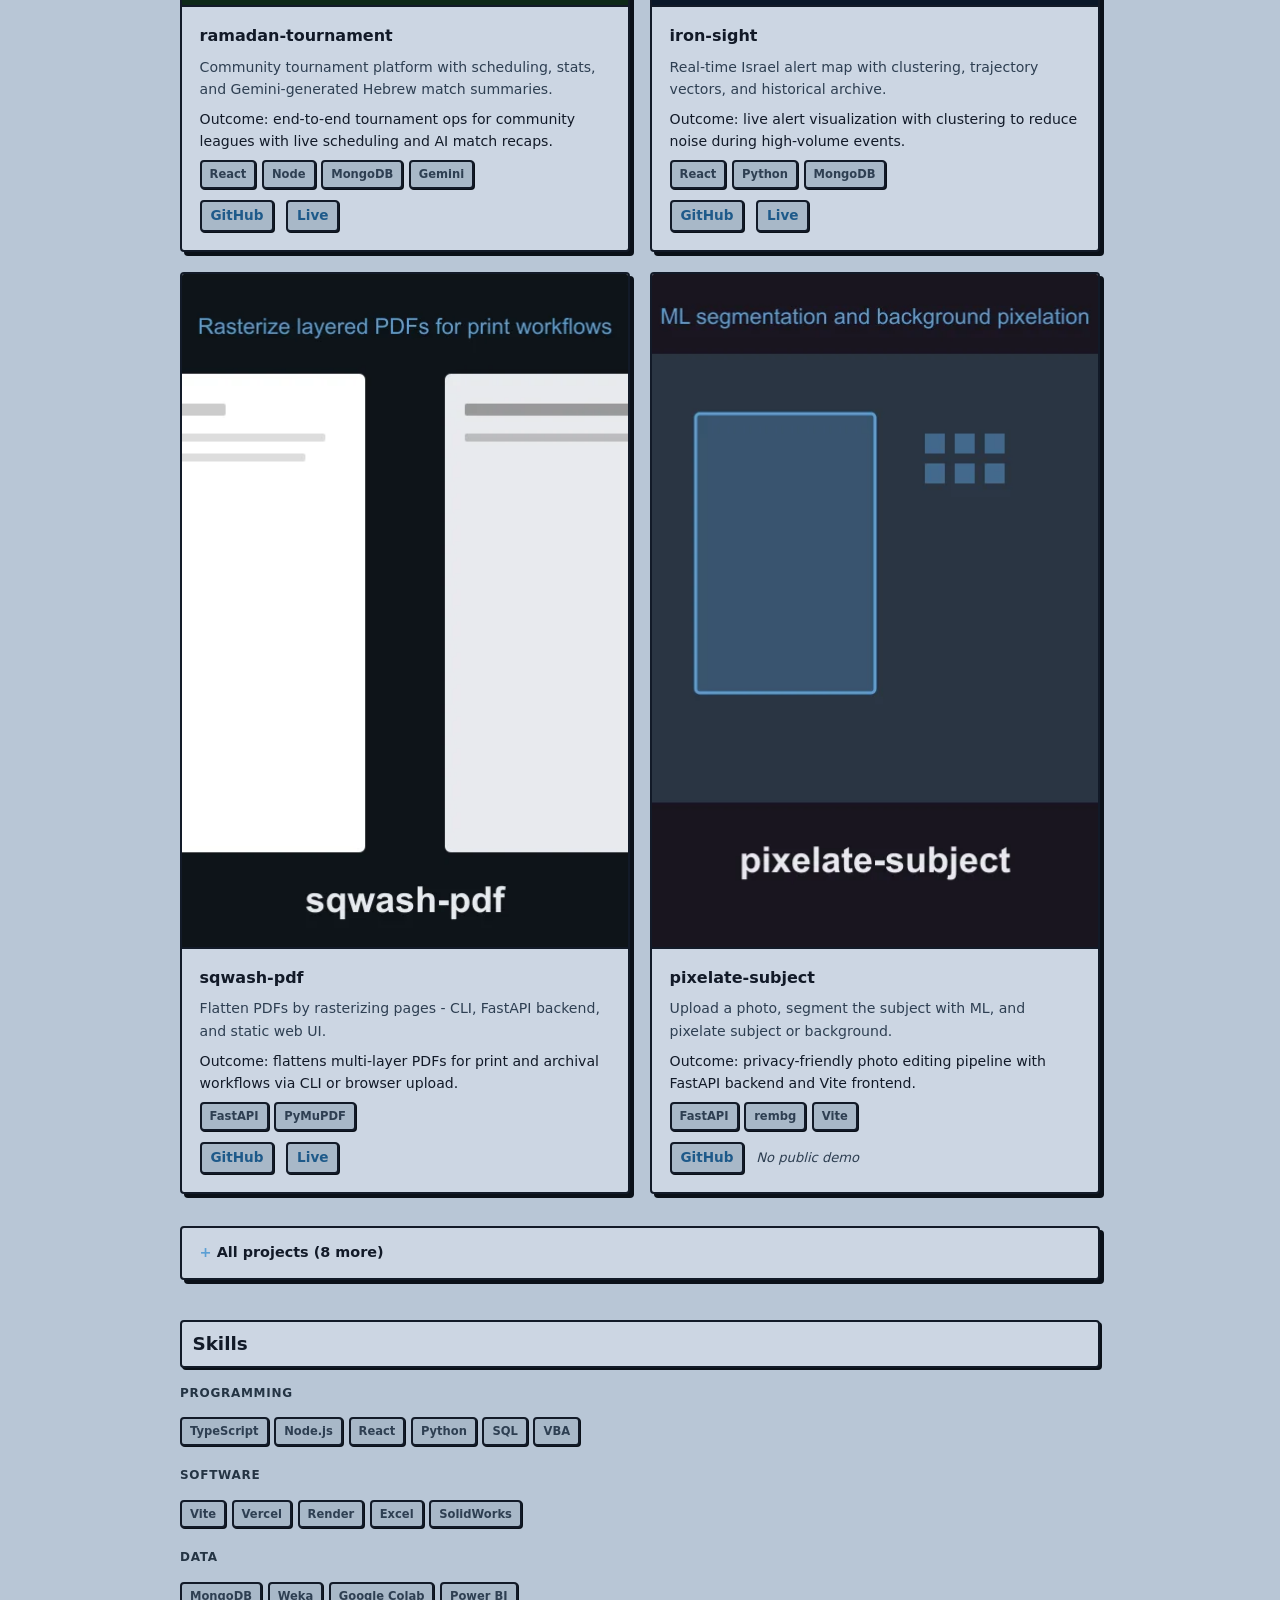
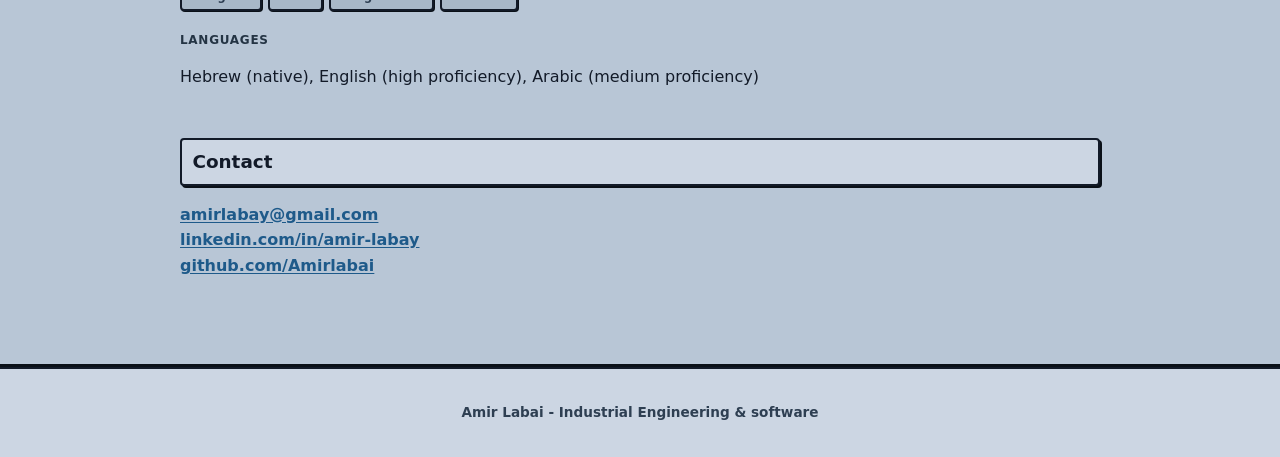
==== commit a043d43a: "feat(site): add CV download and header icons Static deploy on main. WebP previews, Heebo RTL nav.  C" ====
--- a/index.html
+++ b/index.html
@@ -10,6 +10,9 @@
   <link rel="alternate" hreflang="he" href="https://amirlabai.github.io/portfolio/he.html">
   <link rel="alternate" hreflang="x-default" href="https://amirlabai.github.io/portfolio/">
   <link rel="icon" href="favicon.svg" type="image/svg+xml">
+  <link rel="preconnect" href="https://fonts.googleapis.com">
+  <link rel="preconnect" href="https://fonts.gstatic.com" crossorigin>
+  <link href="https://fonts.googleapis.com/css2?family=Heebo:wght@400;500;600;700;800&display=swap" rel="stylesheet">
   <meta property="og:type" content="website">
   <meta property="og:title" content="Amir Labai - Portfolio">
   <meta property="og:description" content="Industrial engineer who builds software. Audit tools, full-stack web apps, and automation with AI-assisted development.">
@@ -52,11 +55,16 @@
         <a class="btn-cta" href="#projects">Projects</a>
         <a href="#skills">Skills</a>
         <a href="#contact">Contact</a>
-        <nav class="nav-links" aria-label="External links">
+        <span class="nav-links" role="group" aria-label="External links">
           <a href="he.html" hreflang="he" lang="he">עברית</a>
-          <a href="https://github.com/Amirlabai" rel="noopener noreferrer" aria-label="Amir Labai on GitHub">GitHub</a>
-          <a href="https://linkedin.com/in/amir-labay" rel="noopener noreferrer" aria-label="Amir Labai on LinkedIn">LinkedIn</a>
-        </nav>
+          <a href="amir-labai-cv.pdf" download class="btn-cta btn-cta--cv">Download CV</a>
+          <a href="https://github.com/Amirlabai" rel="noopener noreferrer" target="_blank" aria-label="Amir Labai on GitHub" class="nav-icon-btn">
+            <img src="https://cdn.jsdelivr.net/gh/devicons/devicon/icons/github/github-original.svg" alt="" width="18" height="18">
+          </a>
+          <a href="https://linkedin.com/in/amir-labay" rel="noopener noreferrer" target="_blank" aria-label="Amir Labai on LinkedIn" class="nav-icon-btn">
+            <img src="https://cdn.jsdelivr.net/gh/devicons/devicon/icons/linkedin/linkedin-original.svg" alt="" width="18" height="18">
+          </a>
+        </span>
       </nav>
     </div>
   </header>
@@ -84,7 +92,7 @@
       <h3>Featured</h3>
       <div class="featured-cards">
         <article class="card--featured">
-          <img src="images/ramadan-tournament.svg" alt="" width="1200" height="675">
+          <img src="images/ramadan-tournament.webp" alt="Ramadan Tournament platform preview" width="1200" height="675">
           <div class="card-body">
             <h4>ramadan-tournament</h4>
             <p>Community tournament platform with scheduling, stats, and Gemini-generated Hebrew match summaries.</p>
@@ -98,7 +106,7 @@
         </article>
 
         <article class="card--featured">
-          <img src="images/iron-sight.svg" alt="" width="1200" height="675">
+          <img src="images/iron-sight.webp" alt="Iron Sight alert map preview" width="1200" height="675">
           <div class="card-body">
             <h4>iron-sight</h4>
             <p>Real-time Israel alert map with clustering, trajectory vectors, and historical archive.</p>
@@ -112,7 +120,7 @@
         </article>
 
         <article class="card--featured">
-          <img src="images/sqwash-pdf.svg" alt="" width="1200" height="675" loading="lazy">
+          <img src="images/sqwash-pdf.webp" alt="Sqwash PDF flattening tool preview" width="1200" height="675" loading="lazy">
           <div class="card-body">
             <h4>sqwash-pdf</h4>
             <p>Flatten PDFs by rasterizing pages - CLI, FastAPI backend, and static web UI.</p>
@@ -126,7 +134,7 @@
         </article>
 
         <article class="card--featured">
-          <img src="images/pixelate-subject.svg" alt="" width="1200" height="675" loading="lazy">
+          <img src="images/pixelate-subject.webp" alt="Pixelate Subject photo privacy tool preview" width="1200" height="675" loading="lazy">
           <div class="card-body">
             <h4>pixelate-subject</h4>
             <p>Upload a photo, segment the subject with ML, and pixelate subject or background.</p>
--- a/style.css
+++ b/style.css
@@ -20,6 +20,8 @@
   --header-height: 13rem;
   --header-gap: 1.25rem;
   --header-offset: calc(var(--header-height) + var(--header-gap));
+  --font-sans: system-ui, -apple-system, "Segoe UI", Roboto, sans-serif;
+  --font-he: "Heebo", "Segoe UI", Arial, sans-serif;
 }
 
 *,
@@ -34,7 +36,7 @@
 
 body {
   margin: 0;
-  font-family: system-ui, -apple-system, "Segoe UI", Roboto, sans-serif;
+  font-family: var(--font-sans);
   background: var(--bg);
   color: var(--text);
   line-height: 1.6;
@@ -150,10 +152,7 @@
 }
 
 .nav-links {
-  display: flex;
-  flex-wrap: wrap;
-  gap: 0.75rem 1.25rem;
-  font-size: 0.9rem;
+  display: contents;
 }
 
 .btn-cta {
@@ -472,6 +471,26 @@
   padding-left: 0;
 }
 
+html[dir="rtl"] body {
+  font-family: var(--font-he);
+}
+
+html[dir="rtl"] header h1,
+html[dir="rtl"] section h2 {
+  font-weight: 700;
+  letter-spacing: 0;
+}
+
+html[dir="rtl"] section h3,
+html[dir="rtl"] .skills-grid dt {
+  letter-spacing: 0;
+  text-transform: none;
+}
+
+html[dir="rtl"] .project-more summary::before {
+  font-weight: 700;
+}
+
 html[dir="rtl"] .header-inner > div {
   text-align: right;
 }
@@ -481,8 +500,11 @@
   right: 16px;
 }
 
-html[dir="rtl"] .site-nav,
-html[dir="rtl"] .nav-links,
+html[dir="rtl"] .site-nav {
+  flex-direction: row;
+  direction: rtl;
+}
+
 html[dir="rtl"] .card-links,
 html[dir="rtl"] .tags,
 html[dir="rtl"] .skill-pills {
@@ -545,3 +567,29 @@
     scroll-behavior: auto;
   }
 }
+
+/* Brutalist icon chips (devicons + GitHub SVG) */
+.nav-icon-btn {
+  display: inline-flex;
+  align-items: center;
+  justify-content: center;
+  width: 2rem;
+  height: 2rem;
+  padding: 0.2rem;
+  border: var(--retro-border);
+  border-radius: var(--retro-radius);
+  background: var(--bg-alt);
+  box-shadow: 1px 1px 0 var(--shadow);
+  text-decoration: none;
+  line-height: 0;
+}
+
+.nav-icon-btn:hover,
+.nav-icon-btn:focus-visible {
+  background: var(--surface);
+  text-decoration: none;
+}
+
+.btn-cta--cv {
+  font-size: 0.82rem;
+}
